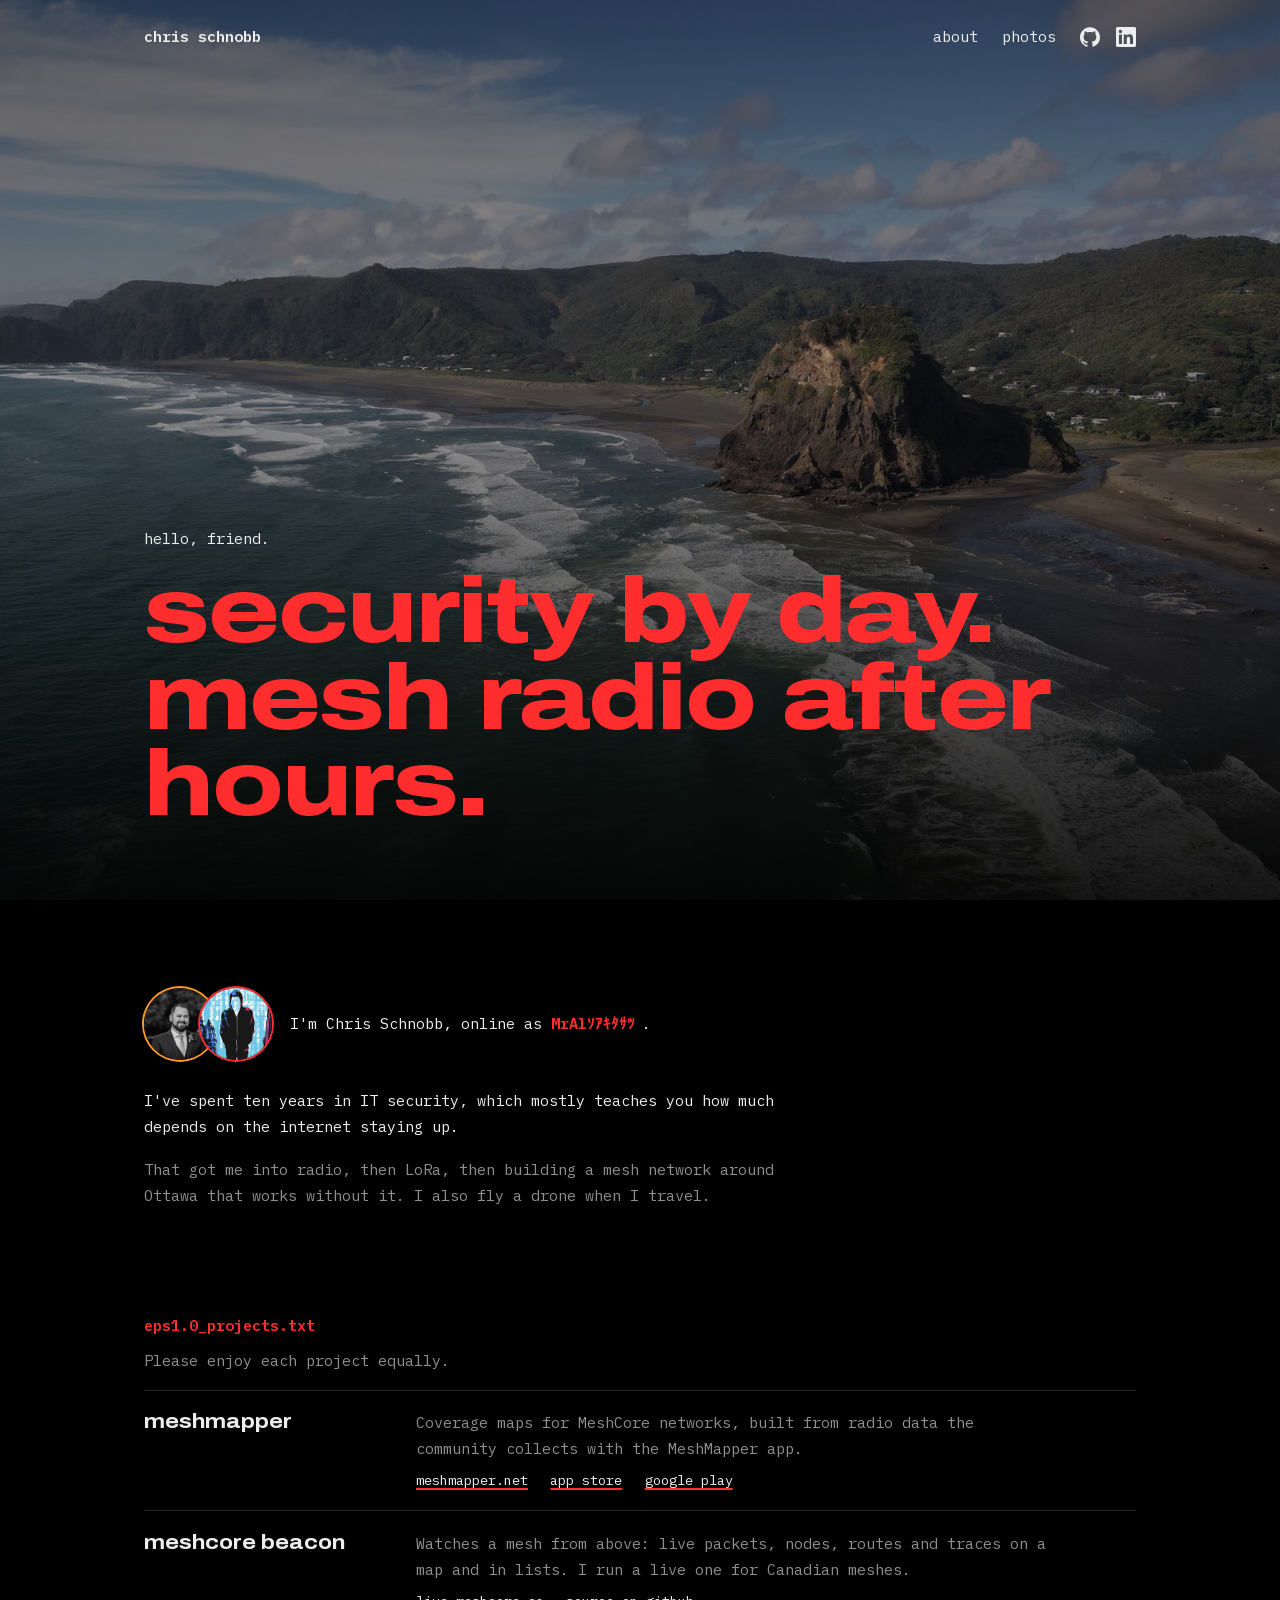
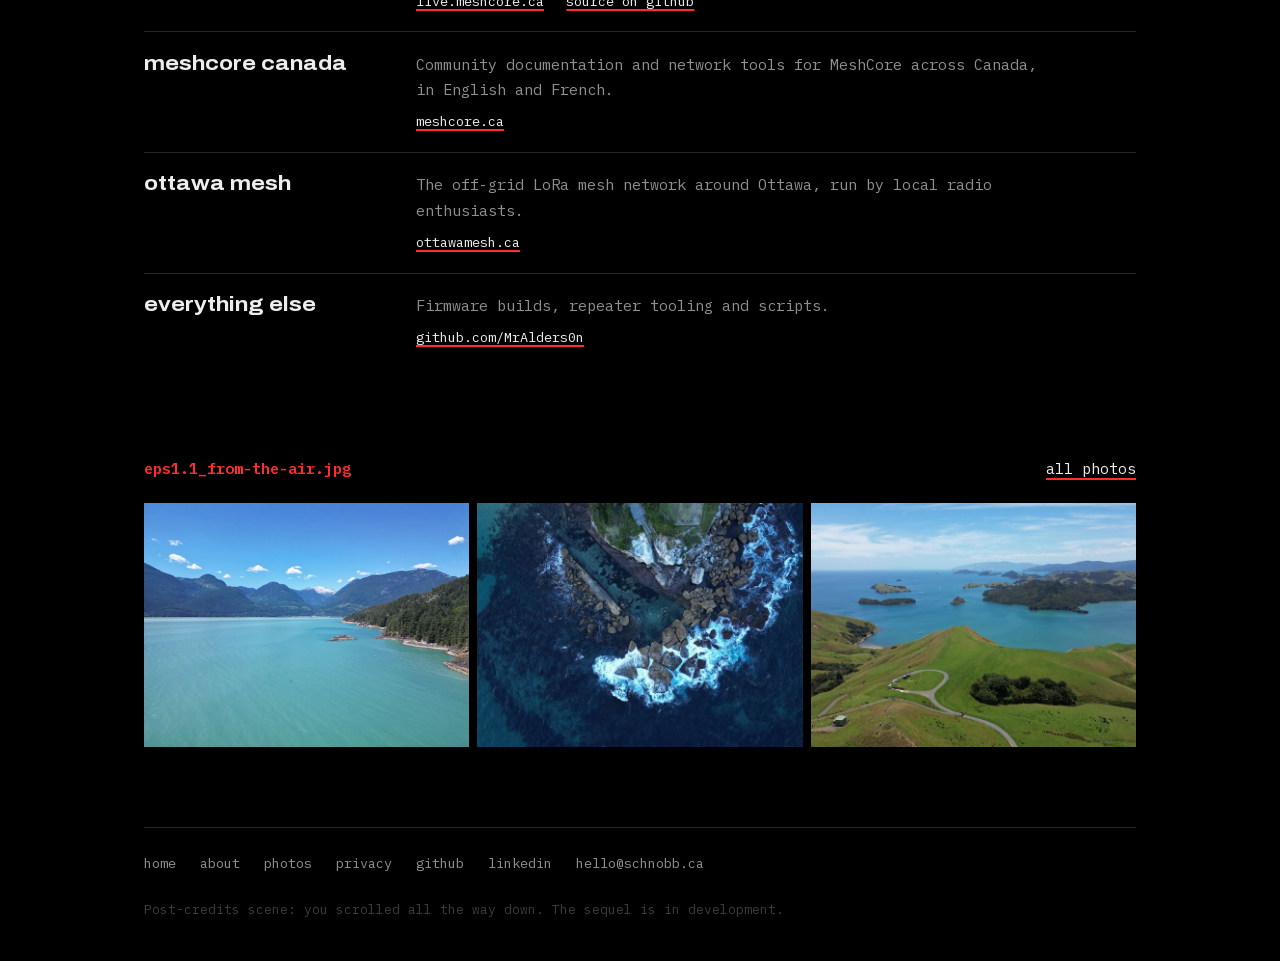
==== index.html @ bcb8bad4 "Add MeshMapper app links and Beacon live server" ====
<!doctype html>
<html lang="en">
<head>
  <meta charset="utf-8">
  <meta name="viewport" content="width=device-width, initial-scale=1">
  <meta name="theme-color" content="#000000">
  <title>Chris Schnobb</title>
  <meta name="description" content="Chris Schnobb (MrAlders0n): IT security consultant in Ottawa who builds mesh radio networks and the tools around them.">
  <link rel="canonical" href="https://schnobb.ca/">
  <link rel="preload" href="/fonts/archivo.woff2" as="font" type="font/woff2" crossorigin>
  <link rel="stylesheet" href="/style.css">
</head>
<body>
  <div class="card">
    <div class="page">
      <header>
        <a class="name" href="/">Chris Schnobb</a>
        <nav>
          <a href="/about/">About</a>
          <a href="/photos/">Photos</a>
          <a class="icon" href="https://github.com/MrAlders0n" aria-label="GitHub"><svg viewBox="0 0 24 24" width="20" height="20" aria-hidden="true"><path fill="currentColor" d="M12 .297c-6.63 0-12 5.373-12 12 0 5.303 3.438 9.8 8.205 11.385.6.113.82-.258.82-.577 0-.285-.01-1.04-.015-2.04-3.338.724-4.042-1.61-4.042-1.61C4.422 18.07 3.633 17.7 3.633 17.7c-1.087-.744.084-.729.084-.729 1.205.084 1.838 1.236 1.838 1.236 1.07 1.835 2.809 1.305 3.495.998.108-.776.417-1.305.76-1.605-2.665-.3-5.466-1.332-5.466-5.93 0-1.31.465-2.38 1.235-3.22-.135-.303-.54-1.523.105-3.176 0 0 1.005-.322 3.3 1.23.96-.267 1.98-.399 3-.405 1.02.006 2.04.138 3 .405 2.28-1.552 3.285-1.23 3.285-1.23.645 1.653.24 2.873.12 3.176.765.84 1.23 1.91 1.23 3.22 0 4.61-2.805 5.625-5.475 5.92.42.36.81 1.096.81 2.22 0 1.606-.015 2.896-.015 3.286 0 .315.21.69.825.57C20.565 22.092 24 17.592 24 12.297c0-6.627-5.373-12-12-12"/></svg></a>
          <a class="icon" href="https://www.linkedin.com/in/cschnobb" aria-label="LinkedIn"><svg viewBox="0 0 24 24" width="20" height="20" aria-hidden="true"><path fill="currentColor" d="M20.447 20.452h-3.554v-5.569c0-1.328-.027-3.037-1.852-3.037-1.853 0-2.136 1.445-2.136 2.939v5.667H9.351V9h3.414v1.561h.046c.477-.9 1.637-1.85 3.37-1.85 3.601 0 4.267 2.37 4.267 5.455v6.286zM5.337 7.433c-1.144 0-2.063-.926-2.063-2.065 0-1.138.92-2.063 2.063-2.063 1.14 0 2.064.925 2.064 2.063 0 1.139-.925 2.065-2.064 2.065zm1.782 13.019H3.555V9h3.564v11.452zM22.225 0H1.771C.792 0 0 .774 0 1.729v20.542C0 23.227.792 24 1.771 24h20.451C23.2 24 24 23.227 24 22.271V1.729C24 .774 23.2 0 22.222 0h.003z"/></svg></a>
        </nav>
      </header>
      <div class="title">
        <p class="hello">hello, friend.</p>
        <h1><span>Security by day.</span> <span>Mesh radio after hours.</span></h1>
      </div>
    </div>
  </div>

  <div class="page">
    <main>
      <section class="section about">
        <p class="who"><span class="faces"><img class="avatar" src="/chris.jpg" alt="" width="200" height="200"><img class="avatar" src="/mralders0n.jpg" alt="" width="400" height="400"></span> <span>I'm Chris Schnobb, online as <span class="handle"><span class="decode">MrAlders0n</span>.</span></span></p>
        <p>I've spent ten years in IT security, which mostly teaches you how much depends on the internet staying up.</p>
        <p>That got me into radio, then LoRa, then building a mesh network around Ottawa that works without it. I also fly a drone when I travel.</p>
      </section>

      <section class="section">
        <h2>eps1.0_projects.txt</h2>
        <p class="aside">Please enjoy each project equally.</p>
        <ul class="projects">
          <li>
            <a class="project" href="https://meshmapper.net">MeshMapper</a>
            <div>
              <p>Coverage maps for MeshCore networks, built from radio data the community collects with the MeshMapper app.</p>
              <p class="where"><a href="https://meshmapper.net">meshmapper.net</a><a href="https://apps.apple.com/us/app/meshmapper/id6758073991">app store</a><a href="https://play.google.com/store/apps/details?id=net.meshmapper.app">google play</a></p>
            </div>
          </li>
          <li>
            <a class="project" href="https://live.meshcore.ca/">MeshCore Beacon</a>
            <div>
              <p>Watches a mesh from above: live packets, nodes, routes and traces on a map and in lists. I run a live one for Canadian meshes.</p>
              <p class="where"><a href="https://live.meshcore.ca/">live.meshcore.ca</a><a href="https://github.com/MeshCore-Beacon">source on github</a></p>
            </div>
          </li>
          <li>
            <a class="project" href="https://meshcore.ca">MeshCore Canada</a>
            <div>
              <p>Community documentation and network tools for MeshCore across Canada, in English and French.</p>
              <p class="where"><a href="https://meshcore.ca">meshcore.ca</a></p>
            </div>
          </li>
          <li>
            <a class="project" href="https://ottawamesh.ca">Ottawa Mesh</a>
            <div>
              <p>The off-grid LoRa mesh network around Ottawa, run by local radio enthusiasts.</p>
              <p class="where"><a href="https://ottawamesh.ca">ottawamesh.ca</a></p>
            </div>
          </li>
          <li>
            <a class="project" href="https://github.com/MrAlders0n">Everything else</a>
            <div>
              <p>Firmware builds, repeater tooling and scripts.</p>
              <p class="where"><a href="https://github.com/MrAlders0n">github.com/MrAlders0n</a></p>
            </div>
          </li>
        </ul>
      </section>

      <section class="section">
        <div class="section-head">
          <h2>eps1.1_from-the-air.jpg</h2>
          <a href="/photos/">all photos</a>
        </div>
        <div class="strip">
          <a href="/photos/"><img src="/photos/thumb/turquoise-inlet.jpg" alt="Turquoise inlet ringed by forested mountains with one snowy peak" width="900" height="675" loading="lazy"></a>
          <a href="/photos/"><img src="/photos/thumb/rock-pool-from-above.jpg" alt="Ocean rock pool seen straight down, with surf breaking on the boulders around it" width="900" height="675" loading="lazy"></a>
          <a href="/photos/"><img src="/photos/thumb/harbour-islands.jpg" alt="Green hills dropping to a blue harbour dotted with small islands" width="900" height="675" loading="lazy"></a>
        </div>
      </section>
    </main>

    <footer>
      <a href="/">Home</a>
      <a href="/about/">About</a>
      <a href="/photos/">Photos</a>
      <a href="/privacy/">Privacy</a>
      <a href="https://github.com/MrAlders0n">GitHub</a>
      <a href="https://www.linkedin.com/in/cschnobb">LinkedIn</a>
      <a href="mailto:hello@schnobb.ca">hello@schnobb.ca</a>
    </footer>
    <p class="credits">Post-credits scene: you scrolled all the way down. The sequel is in development.</p>
  </div>
  <script src="/site.js" defer></script>
</body>
</html>
---- style.css ----
@font-face {
  font-family: "Archivo";
  src: url("/fonts/archivo.woff2") format("woff2");
  font-weight: 100 900;
  font-stretch: 62% 125%;
  font-display: swap;
}

@font-face {
  font-family: "Plex Mono";
  src: url("/fonts/ibm-plex-mono-400.woff2") format("woff2");
  font-weight: 400;
  font-display: swap;
}

@font-face {
  font-family: "Plex Mono";
  src: url("/fonts/ibm-plex-mono-600.woff2") format("woff2");
  font-weight: 600;
  font-display: swap;
}

:root {
  --black: #000;
  --red: #ff2d2d;
  --white: #ededed;
  --grey: #8f8f8f;
  --dim: #565656;
  --line: #262626;
  --ragnarok: #ff9a2e;

  --display: "Archivo", system-ui, sans-serif;
  --mono: "Plex Mono", ui-monospace, Menlo, Consolas, monospace;

  --gutter: clamp(1.25rem, 5vw, 3rem);
  color-scheme: dark;
}

* {
  box-sizing: border-box;
}

::selection {
  background: var(--red);
  color: var(--black);
}

html {
  -webkit-text-size-adjust: 100%;
  background: var(--black);
}

body {
  margin: 0;
  background: var(--black);
  color: var(--white);
  font-family: var(--mono);
  font-size: 0.95rem;
  line-height: 1.7;
}

img {
  display: block;
  max-width: 100%;
  height: auto;
}

a {
  color: var(--white);
  text-decoration-color: var(--red);
  text-decoration-thickness: 1.5px;
  text-underline-offset: 0.25em;
}

a:hover {
  color: var(--red);
}

a:focus-visible {
  outline: 2px solid var(--red);
  outline-offset: 3px;
}

p {
  margin: 0 0 1.1rem;
}

/* Frame */

.page {
  max-width: 68rem;
  margin: 0 auto;
  padding: 0 var(--gutter);
}

header {
  display: flex;
  flex-wrap: wrap;
  align-items: baseline;
  justify-content: space-between;
  gap: 0.5rem 1.5rem;
  padding: 1.5rem 0;
  text-transform: lowercase;
}

.name {
  font-weight: 600;
  text-decoration: none;
}

nav {
  display: flex;
  gap: 1.5rem;
}

nav a {
  text-decoration: none;
}

nav a[aria-current="page"] {
  color: var(--red);
}

nav {
  align-items: center;
}

nav .icon {
  display: flex;
}

nav .icon + .icon {
  margin-left: -0.5rem;
}

footer {
  display: flex;
  flex-wrap: wrap;
  gap: 0.5rem 1.5rem;
  margin-top: 5rem;
  padding: 1.5rem 0;
  border-top: 1px solid var(--line);
  font-size: 0.85rem;
  text-transform: lowercase;
}

footer a {
  color: var(--grey);
  text-decoration: none;
}

.credits {
  margin: 0;
  padding-bottom: 2.5rem;
  color: #3d3d3d;
  font-size: 0.8rem;
}

/* Type */

h1 {
  margin: 0 0 1.5rem;
  color: var(--red);
  font-family: var(--display);
  font-size: clamp(2rem, 6vw, 4rem);
  font-weight: 800;
  font-stretch: 125%;
  line-height: 0.96;
  letter-spacing: -0.02em;
  text-transform: lowercase;
}

h1 span {
  display: block;
}

h2 {
  margin: 0 0 1.5rem;
  color: var(--red);
  font-family: var(--mono);
  font-size: 0.95rem;
  font-weight: 600;
  line-height: 1.4;
}

/* Home: title card */

.card {
  position: relative;
  display: flex;
  min-height: 100svh;
  background: var(--black) url("/photos/full/black-sand-coast.jpg") center / cover;
}

.card::before {
  content: "";
  position: absolute;
  inset: 0;
  background: linear-gradient(180deg, rgba(0, 0, 0, 0.55) 0%, rgba(0, 0, 0, 0.35) 40%, rgba(0, 0, 0, 0.9) 100%);
}

.card .page {
  position: relative;
  display: flex;
  flex: 1;
  flex-direction: column;
  width: 100%;
}

.title {
  margin-top: auto;
  padding-bottom: clamp(2rem, 7vw, 4.5rem);
}

.title h1 {
  margin: 0;
  font-size: clamp(2rem, 7.2vw, 6.25rem);
  line-height: 0.94;
}

.hello {
  margin: 0 0 1rem;
}

/* Home: sections */

.section {
  padding-top: clamp(3rem, 8vw, 5.5rem);
}

.section-head {
  display: flex;
  align-items: baseline;
  justify-content: space-between;
  gap: 1rem;
}

.about {
  max-width: 40rem;
}

.who {
  display: flex;
  align-items: center;
  gap: 1.1rem;
  margin-bottom: 1.75rem;
}

.about .who ~ p + p {
  color: var(--grey);
}

.faces {
  display: flex;
  flex: none;
}

.avatar {
  width: 4.5rem;
  height: 4.5rem;
  border-radius: 50%;
  object-fit: cover;
}

.faces .avatar:first-child {
  box-shadow: 0 0 0 2px var(--ragnarok);
}

.faces .avatar + .avatar {
  margin-left: -1rem;
  box-shadow: 0 0 0 2px var(--red);
}

.handle {
  white-space: nowrap;
}

.decode {
  display: inline-block;
  overflow: hidden;
  vertical-align: bottom;
  white-space: nowrap;
  color: var(--red);
  font-weight: 600;
}

.aside {
  margin: -0.75rem 0 1rem;
  color: var(--grey);
}

.projects {
  margin: 0;
  padding: 0;
  list-style: none;
}

.projects li {
  display: grid;
  grid-template-columns: 15rem minmax(0, 1fr);
  align-items: baseline;
  gap: 0.25rem 2rem;
  padding: 1.15rem 0;
  border-top: 1px solid var(--line);
}

.projects .project {
  font-family: var(--display);
  font-size: 1.3rem;
  font-weight: 700;
  font-stretch: 112%;
  line-height: 1.2;
  text-decoration: none;
  text-transform: lowercase;
}

.projects p {
  max-width: 40rem;
  margin: 0;
  color: var(--grey);
}

.projects .where {
  display: flex;
  flex-wrap: wrap;
  gap: 0.15rem 1.4rem;
  margin-top: 0.45rem;
  font-size: 0.85rem;
}

.projects .where a {
  color: var(--white);
}

.projects .where a:hover {
  color: var(--red);
}

.strip {
  display: grid;
  grid-template-columns: repeat(3, 1fr);
  gap: 0.5rem;
}

.strip img {
  width: 100%;
  aspect-ratio: 4 / 3;
  object-fit: cover;
}

/* Inner pages */

.prose {
  max-width: 42rem;
  padding-top: clamp(1.5rem, 5vw, 3.5rem);
}

.prose h2 {
  margin: 2.75rem 0 0.6rem;
  color: var(--white);
  font-family: var(--display);
  font-size: 1.3rem;
  font-weight: 700;
  font-stretch: 112%;
  line-height: 1.2;
  text-transform: lowercase;
}

.prose .faces {
  margin-bottom: 1.75rem;
}

.prose .avatar {
  width: 6.5rem;
  height: 6.5rem;
}

.prose .faces .avatar:first-child {
  box-shadow: 0 0 0 3px var(--ragnarok);
}

.prose .faces .avatar + .avatar {
  margin-left: -1.5rem;
  box-shadow: 0 0 0 3px var(--red);
}

.meta {
  color: var(--grey);
  font-size: 0.85rem;
}

.gallery-intro {
  padding-top: clamp(1.5rem, 5vw, 3.5rem);
}

.gallery-intro p {
  max-width: 38rem;
  color: var(--grey);
}

.gallery {
  columns: 3;
  column-gap: 0.5rem;
  margin-top: 2.25rem;
}

.gallery a {
  display: block;
  margin-bottom: 0.5rem;
  break-inside: avoid;
}

.gallery img {
  width: 100%;
  background: var(--line);
}

.lost {
  max-width: 38rem;
  padding: clamp(3rem, 12vw, 8rem) 0 2rem;
}

.lost p {
  color: var(--grey);
}

@media (max-width: 60rem) {
  .gallery {
    columns: 2;
  }
}

@media (max-width: 48rem) {
  .projects li {
    grid-template-columns: 1fr;
  }

  .strip {
    grid-template-columns: 1fr 1fr;
  }

  .strip a:first-child {
    grid-column: span 2;
  }
}

@media (max-width: 34rem) {
  .gallery {
    columns: 1;
  }
}
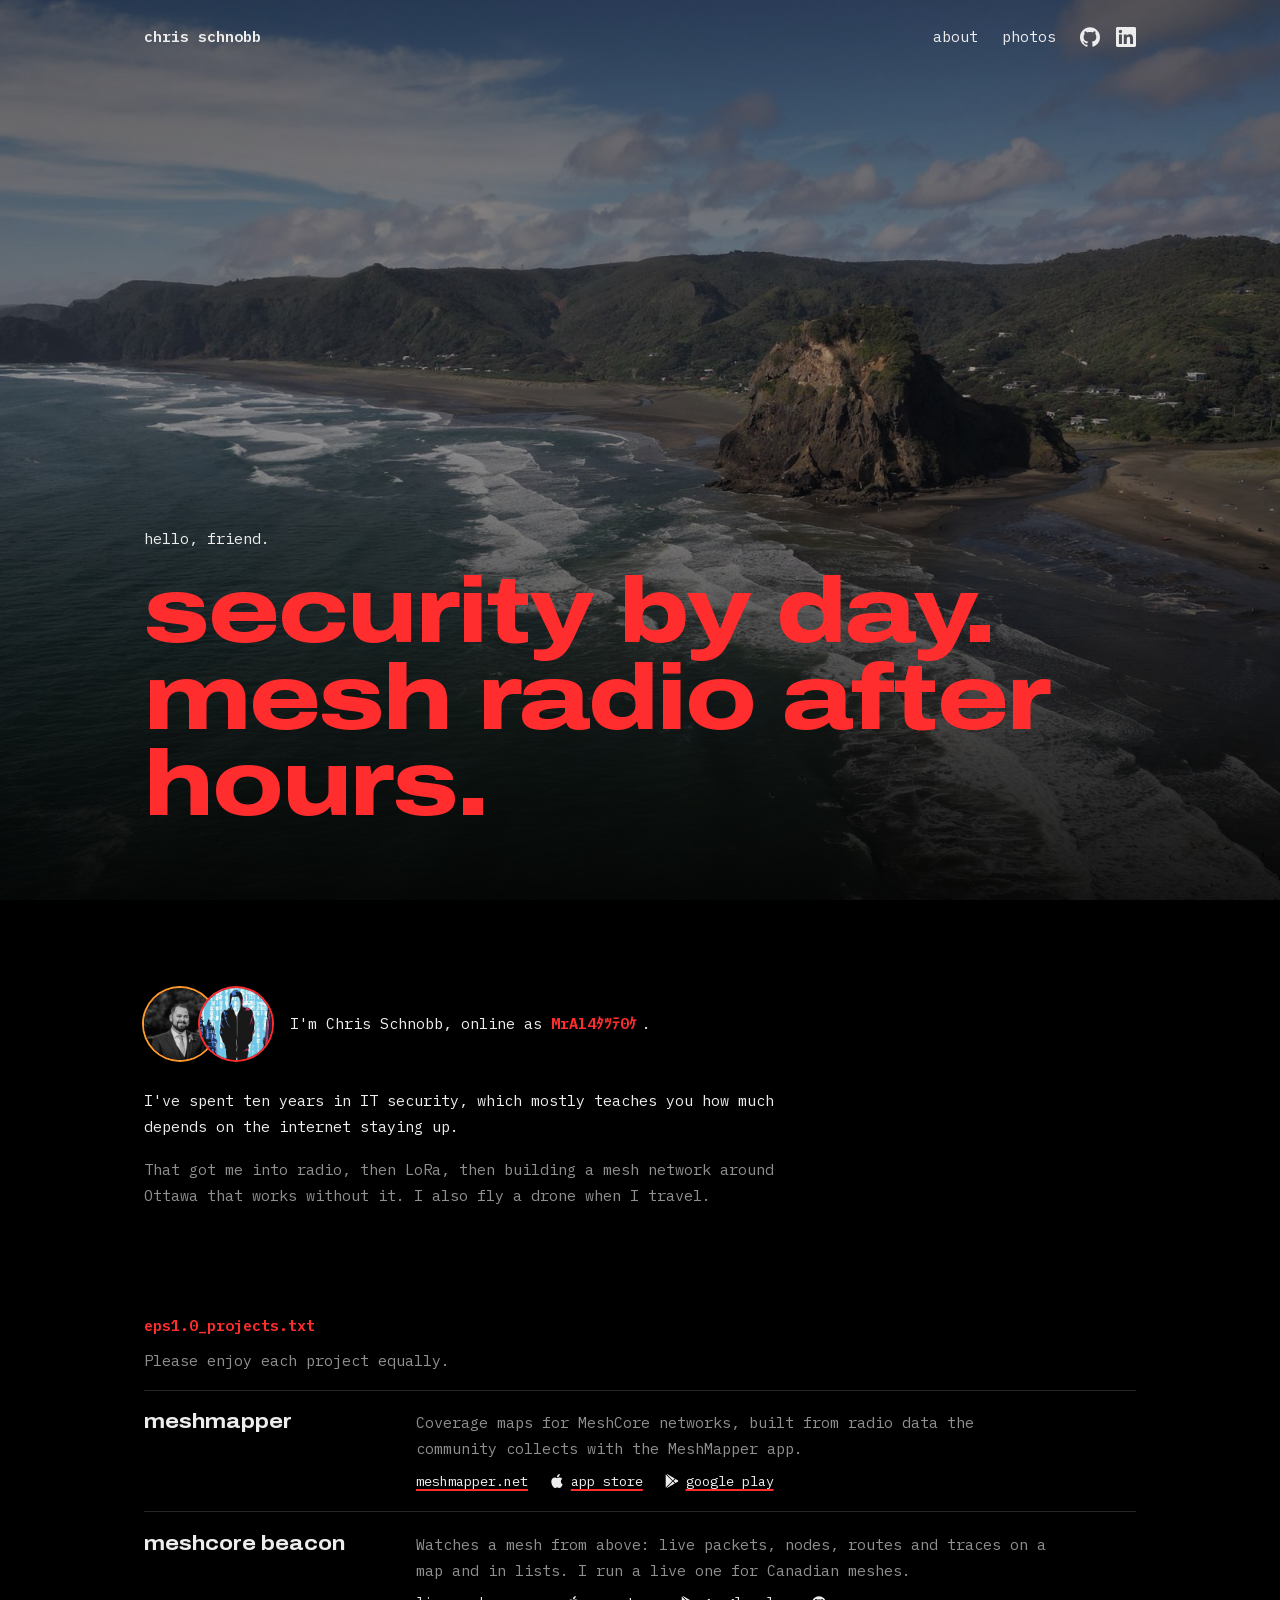
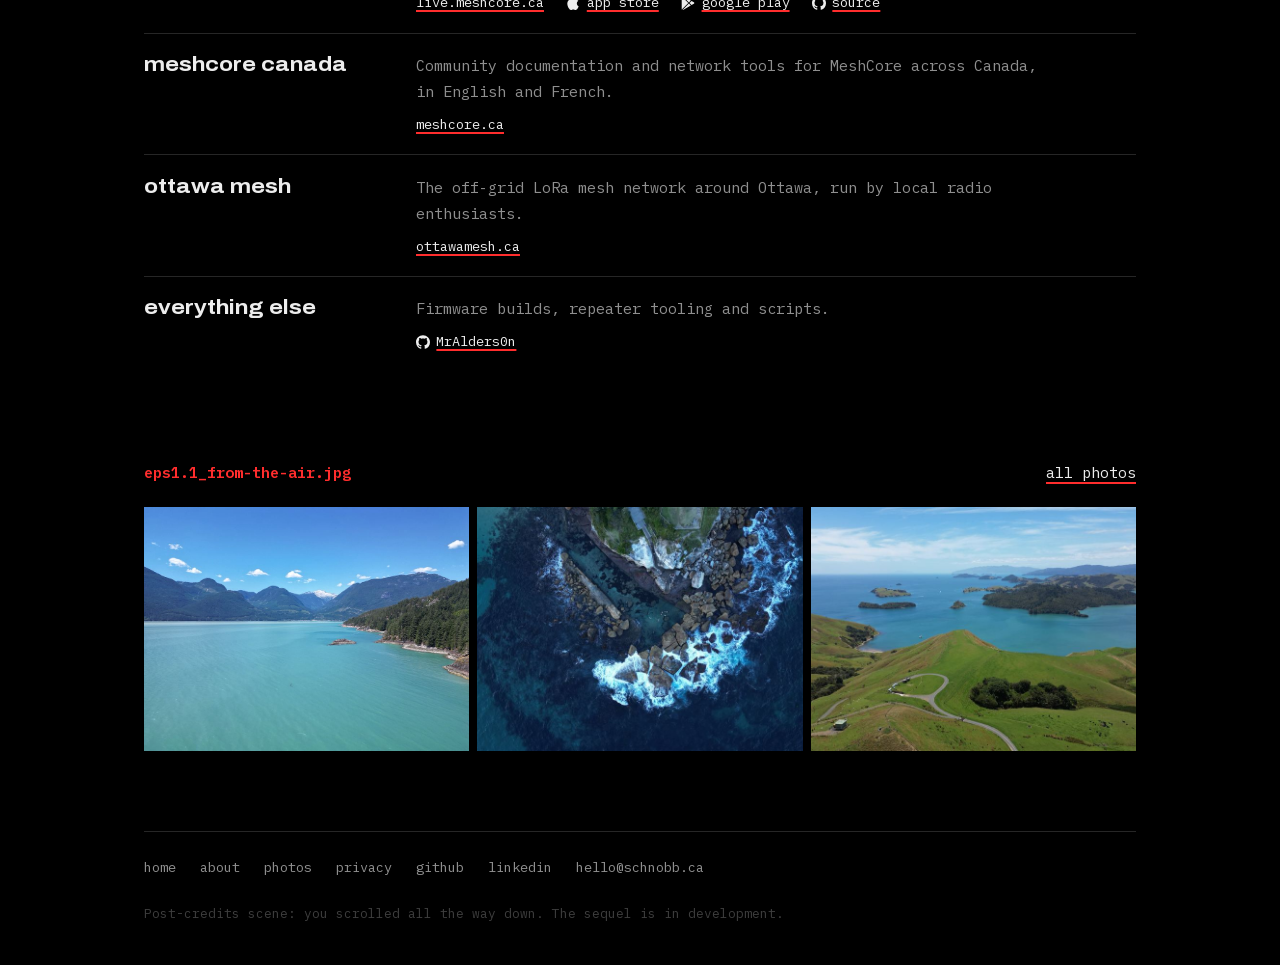
==== commit 05092671: "Add Beacon app links and icons on app and source links" ====
--- a/index.html
+++ b/index.html
@@ -45,14 +45,14 @@
             <a class="project" href="https://meshmapper.net">MeshMapper</a>
             <div>
               <p>Coverage maps for MeshCore networks, built from radio data the community collects with the MeshMapper app.</p>
-              <p class="where"><a href="https://meshmapper.net">meshmapper.net</a><a href="https://apps.apple.com/us/app/meshmapper/id6758073991">app store</a><a href="https://play.google.com/store/apps/details?id=net.meshmapper.app">google play</a></p>
+              <p class="where"><a href="https://meshmapper.net">meshmapper.net</a><a href="https://apps.apple.com/app/meshmapper/id6758073991"><svg viewBox="0 0 24 24" width="14" height="14" aria-hidden="true"><path fill="currentColor" d="M12.152 6.896c-.948 0-2.415-1.078-3.96-1.04-2.04.027-3.91 1.183-4.961 3.014-2.117 3.675-.546 9.103 1.519 12.09 1.013 1.454 2.208 3.09 3.792 3.039 1.52-.065 2.09-.987 3.935-.987 1.831 0 2.35.987 3.96.948 1.637-.026 2.676-1.48 3.676-2.948 1.156-1.688 1.636-3.325 1.662-3.415-.039-.013-3.182-1.221-3.22-4.857-.026-3.04 2.48-4.494 2.597-4.559-1.429-2.09-3.623-2.324-4.39-2.376-2-.156-3.675 1.09-4.61 1.09zM15.53 3.83c.843-1.012 1.4-2.427 1.245-3.83-1.207.052-2.662.805-3.532 1.818-.78.896-1.454 2.338-1.273 3.714 1.338.104 2.715-.688 3.559-1.701"/></svg>app store</a><a href="https://play.google.com/store/apps/details?id=net.meshmapper.app"><svg viewBox="0 0 24 24" width="14" height="14" aria-hidden="true"><path fill="currentColor" d="M22.018 13.298l-3.919 2.218-3.515-3.493 3.543-3.521 3.891 2.202a1.49 1.49 0 0 1 0 2.594zM1.337.924a1.486 1.486 0 0 0-.112.568v21.017c0 .217.045.419.124.6l11.155-11.087L1.337.924zm12.207 10.065l3.258-3.238L3.45.195a1.466 1.466 0 0 0-.946-.179l11.04 10.973zm0 2.067l-11 10.933c.298.036.612-.016.906-.183l13.324-7.54-3.23-3.21z"/></svg>google play</a></p>
             </div>
           </li>
           <li>
             <a class="project" href="https://live.meshcore.ca/">MeshCore Beacon</a>
             <div>
               <p>Watches a mesh from above: live packets, nodes, routes and traces on a map and in lists. I run a live one for Canadian meshes.</p>
-              <p class="where"><a href="https://live.meshcore.ca/">live.meshcore.ca</a><a href="https://github.com/MeshCore-Beacon">source on github</a></p>
+              <p class="where"><a href="https://live.meshcore.ca/">live.meshcore.ca</a><a href="https://apps.apple.com/app/beacon-mobile/id6818921013"><svg viewBox="0 0 24 24" width="14" height="14" aria-hidden="true"><path fill="currentColor" d="M12.152 6.896c-.948 0-2.415-1.078-3.96-1.04-2.04.027-3.91 1.183-4.961 3.014-2.117 3.675-.546 9.103 1.519 12.09 1.013 1.454 2.208 3.09 3.792 3.039 1.52-.065 2.09-.987 3.935-.987 1.831 0 2.35.987 3.96.948 1.637-.026 2.676-1.48 3.676-2.948 1.156-1.688 1.636-3.325 1.662-3.415-.039-.013-3.182-1.221-3.22-4.857-.026-3.04 2.48-4.494 2.597-4.559-1.429-2.09-3.623-2.324-4.39-2.376-2-.156-3.675 1.09-4.61 1.09zM15.53 3.83c.843-1.012 1.4-2.427 1.245-3.83-1.207.052-2.662.805-3.532 1.818-.78.896-1.454 2.338-1.273 3.714 1.338.104 2.715-.688 3.559-1.701"/></svg>app store</a><a href="https://play.google.com/store/apps/details?id=meshcorebeacon.app"><svg viewBox="0 0 24 24" width="14" height="14" aria-hidden="true"><path fill="currentColor" d="M22.018 13.298l-3.919 2.218-3.515-3.493 3.543-3.521 3.891 2.202a1.49 1.49 0 0 1 0 2.594zM1.337.924a1.486 1.486 0 0 0-.112.568v21.017c0 .217.045.419.124.6l11.155-11.087L1.337.924zm12.207 10.065l3.258-3.238L3.45.195a1.466 1.466 0 0 0-.946-.179l11.04 10.973zm0 2.067l-11 10.933c.298.036.612-.016.906-.183l13.324-7.54-3.23-3.21z"/></svg>google play</a><a href="https://github.com/MeshCore-Beacon"><svg viewBox="0 0 24 24" width="14" height="14" aria-hidden="true"><path fill="currentColor" d="M12 .297c-6.63 0-12 5.373-12 12 0 5.303 3.438 9.8 8.205 11.385.6.113.82-.258.82-.577 0-.285-.01-1.04-.015-2.04-3.338.724-4.042-1.61-4.042-1.61C4.422 18.07 3.633 17.7 3.633 17.7c-1.087-.744.084-.729.084-.729 1.205.084 1.838 1.236 1.838 1.236 1.07 1.835 2.809 1.305 3.495.998.108-.776.417-1.305.76-1.605-2.665-.3-5.466-1.332-5.466-5.93 0-1.31.465-2.38 1.235-3.22-.135-.303-.54-1.523.105-3.176 0 0 1.005-.322 3.3 1.23.96-.267 1.98-.399 3-.405 1.02.006 2.04.138 3 .405 2.28-1.552 3.285-1.23 3.285-1.23.645 1.653.24 2.873.12 3.176.765.84 1.23 1.91 1.23 3.22 0 4.61-2.805 5.625-5.475 5.92.42.36.81 1.096.81 2.22 0 1.606-.015 2.896-.015 3.286 0 .315.21.69.825.57C20.565 22.092 24 17.592 24 12.297c0-6.627-5.373-12-12-12"/></svg>source</a></p>
             </div>
           </li>
           <li>
@@ -73,7 +73,7 @@
             <a class="project" href="https://github.com/MrAlders0n">Everything else</a>
             <div>
               <p>Firmware builds, repeater tooling and scripts.</p>
-              <p class="where"><a href="https://github.com/MrAlders0n">github.com/MrAlders0n</a></p>
+              <p class="where"><a href="https://github.com/MrAlders0n"><svg viewBox="0 0 24 24" width="14" height="14" aria-hidden="true"><path fill="currentColor" d="M12 .297c-6.63 0-12 5.373-12 12 0 5.303 3.438 9.8 8.205 11.385.6.113.82-.258.82-.577 0-.285-.01-1.04-.015-2.04-3.338.724-4.042-1.61-4.042-1.61C4.422 18.07 3.633 17.7 3.633 17.7c-1.087-.744.084-.729.084-.729 1.205.084 1.838 1.236 1.838 1.236 1.07 1.835 2.809 1.305 3.495.998.108-.776.417-1.305.76-1.605-2.665-.3-5.466-1.332-5.466-5.93 0-1.31.465-2.38 1.235-3.22-.135-.303-.54-1.523.105-3.176 0 0 1.005-.322 3.3 1.23.96-.267 1.98-.399 3-.405 1.02.006 2.04.138 3 .405 2.28-1.552 3.285-1.23 3.285-1.23.645 1.653.24 2.873.12 3.176.765.84 1.23 1.91 1.23 3.22 0 4.61-2.805 5.625-5.475 5.92.42.36.81 1.096.81 2.22 0 1.606-.015 2.896-.015 3.286 0 .315.21.69.825.57C20.565 22.092 24 17.592 24 12.297c0-6.627-5.373-12-12-12"/></svg>MrAlders0n</a></p>
             </div>
           </li>
         </ul>
--- a/style.css
+++ b/style.css
@@ -323,12 +323,15 @@
 .projects .where {
   display: flex;
   flex-wrap: wrap;
-  gap: 0.15rem 1.4rem;
-  margin-top: 0.45rem;
+  gap: 0.35rem 1.4rem;
+  margin-top: 0.5rem;
   font-size: 0.85rem;
 }
 
 .projects .where a {
+  display: inline-flex;
+  align-items: center;
+  gap: 0.4rem;
   color: var(--white);
 }
 
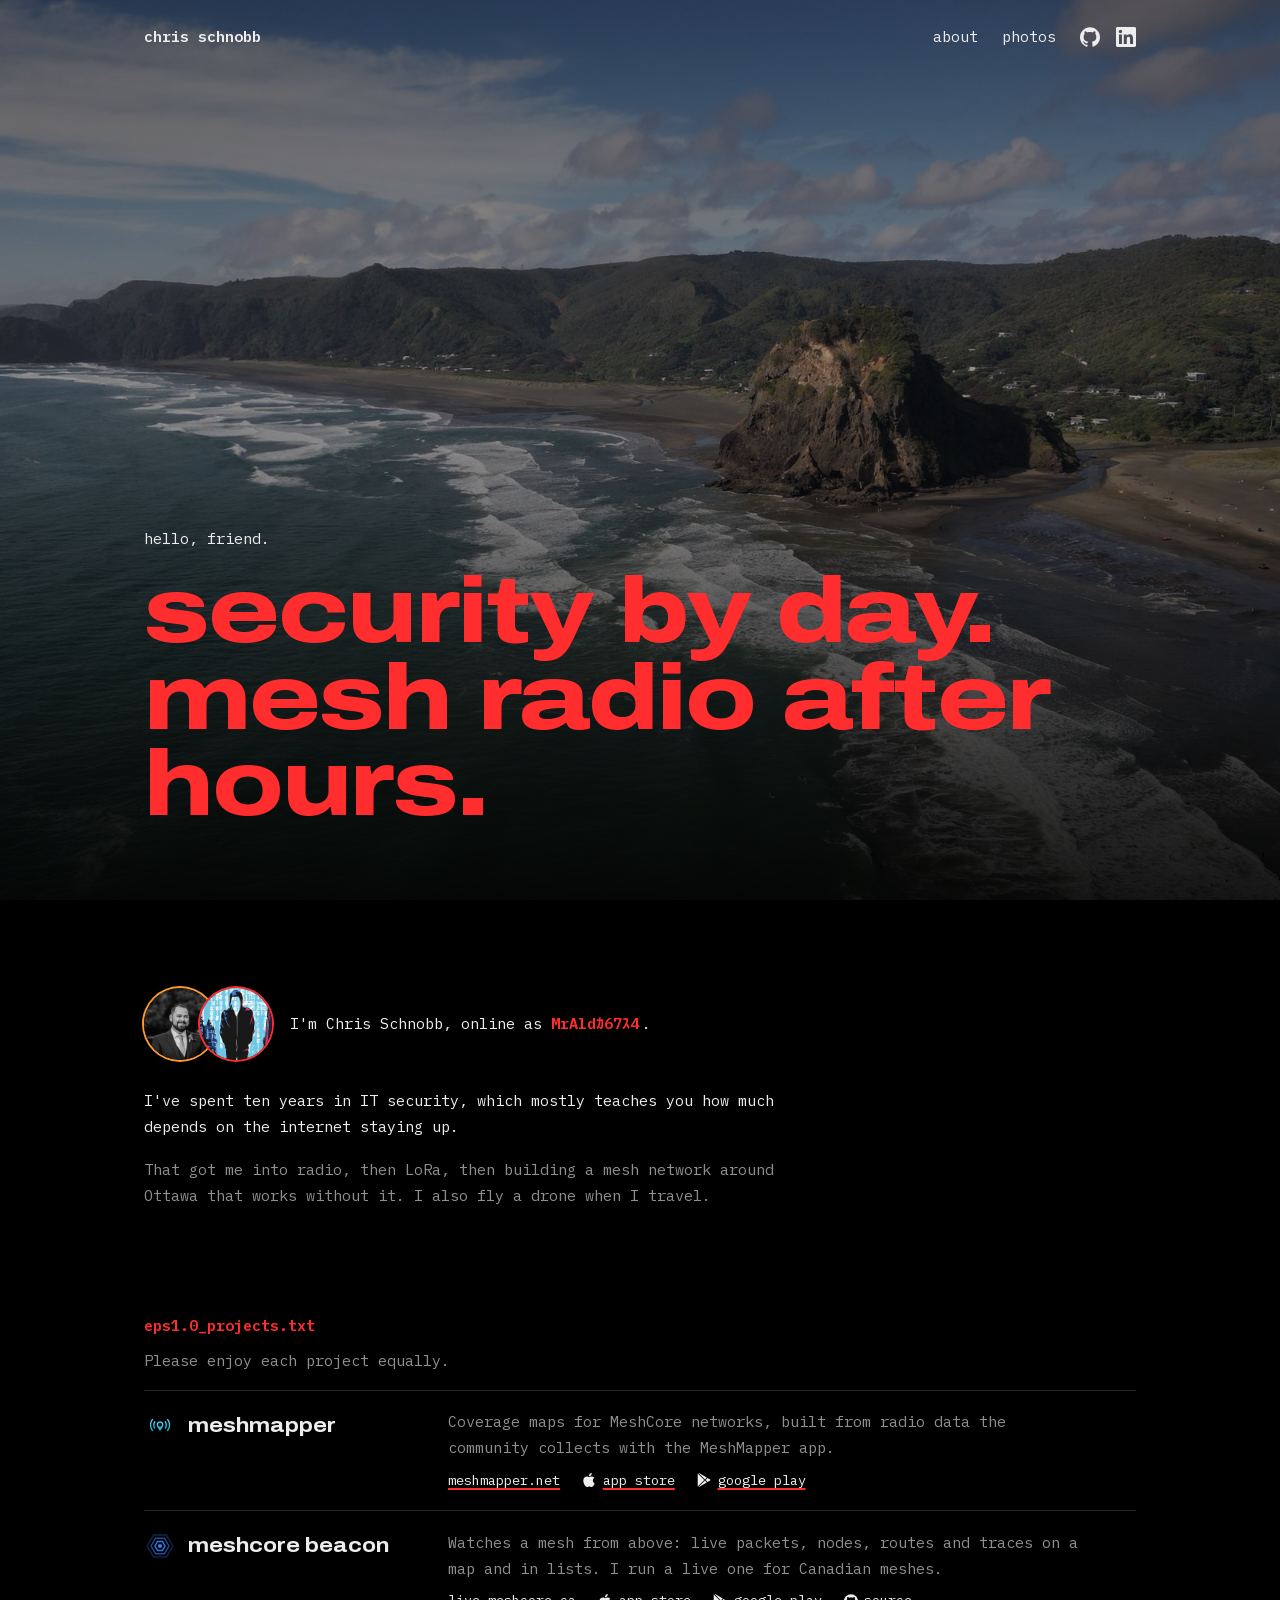
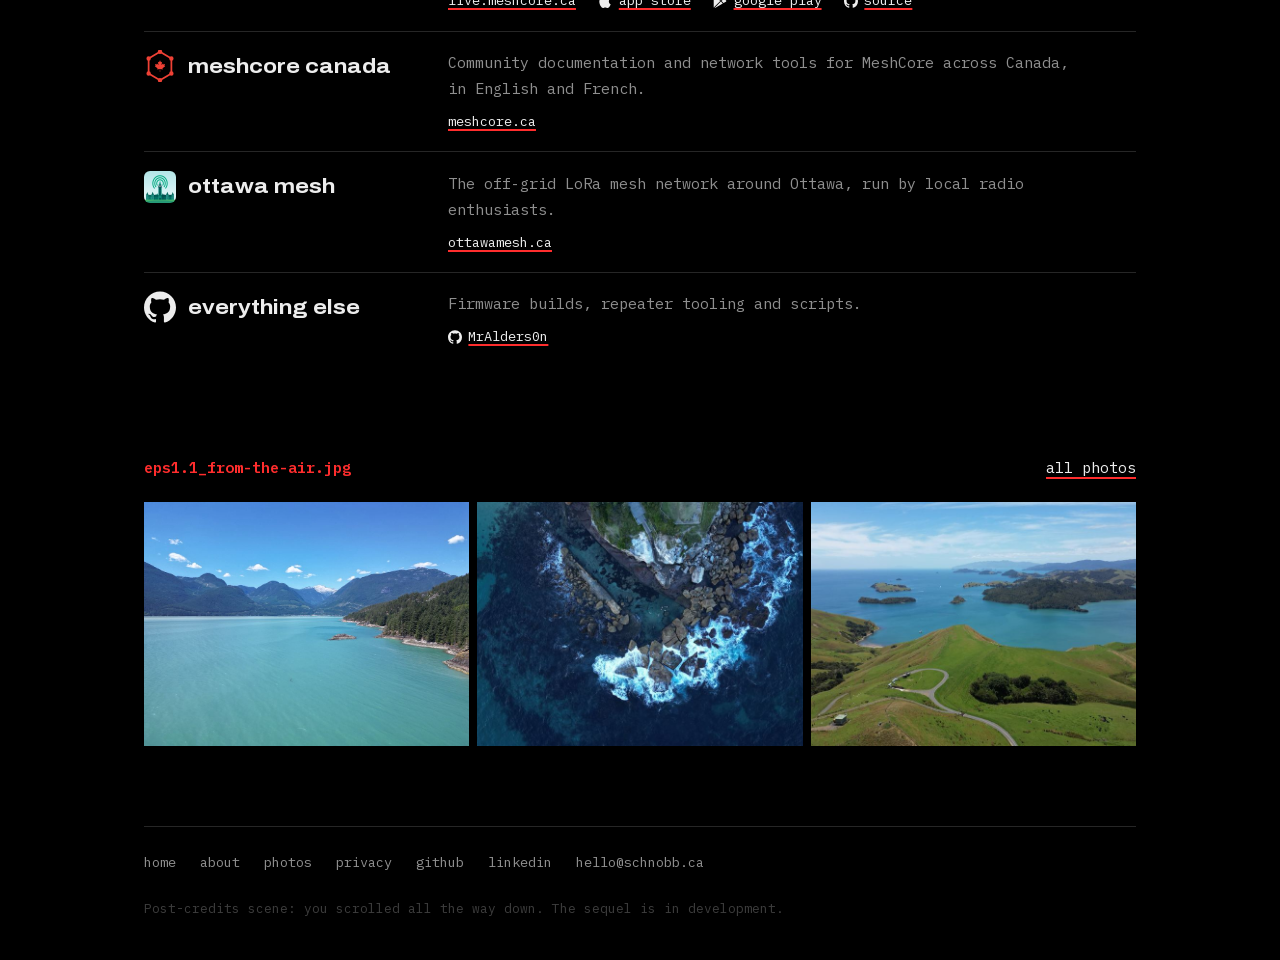
==== commit 1dee9d45: "Add project logos to the projects list" ====
--- a/index.html
+++ b/index.html
@@ -42,35 +42,35 @@
         <p class="aside">Please enjoy each project equally.</p>
         <ul class="projects">
           <li>
-            <a class="project" href="https://meshmapper.net">MeshMapper</a>
+            <a class="project" href="https://meshmapper.net"><img class="logo" src="/logos/meshmapper.png" alt="" width="128" height="128"><span>MeshMapper</span></a>
             <div>
               <p>Coverage maps for MeshCore networks, built from radio data the community collects with the MeshMapper app.</p>
               <p class="where"><a href="https://meshmapper.net">meshmapper.net</a><a href="https://apps.apple.com/app/meshmapper/id6758073991"><svg viewBox="0 0 24 24" width="14" height="14" aria-hidden="true"><path fill="currentColor" d="M12.152 6.896c-.948 0-2.415-1.078-3.96-1.04-2.04.027-3.91 1.183-4.961 3.014-2.117 3.675-.546 9.103 1.519 12.09 1.013 1.454 2.208 3.09 3.792 3.039 1.52-.065 2.09-.987 3.935-.987 1.831 0 2.35.987 3.96.948 1.637-.026 2.676-1.48 3.676-2.948 1.156-1.688 1.636-3.325 1.662-3.415-.039-.013-3.182-1.221-3.22-4.857-.026-3.04 2.48-4.494 2.597-4.559-1.429-2.09-3.623-2.324-4.39-2.376-2-.156-3.675 1.09-4.61 1.09zM15.53 3.83c.843-1.012 1.4-2.427 1.245-3.83-1.207.052-2.662.805-3.532 1.818-.78.896-1.454 2.338-1.273 3.714 1.338.104 2.715-.688 3.559-1.701"/></svg>app store</a><a href="https://play.google.com/store/apps/details?id=net.meshmapper.app"><svg viewBox="0 0 24 24" width="14" height="14" aria-hidden="true"><path fill="currentColor" d="M22.018 13.298l-3.919 2.218-3.515-3.493 3.543-3.521 3.891 2.202a1.49 1.49 0 0 1 0 2.594zM1.337.924a1.486 1.486 0 0 0-.112.568v21.017c0 .217.045.419.124.6l11.155-11.087L1.337.924zm12.207 10.065l3.258-3.238L3.45.195a1.466 1.466 0 0 0-.946-.179l11.04 10.973zm0 2.067l-11 10.933c.298.036.612-.016.906-.183l13.324-7.54-3.23-3.21z"/></svg>google play</a></p>
             </div>
           </li>
           <li>
-            <a class="project" href="https://live.meshcore.ca/">MeshCore Beacon</a>
+            <a class="project" href="https://live.meshcore.ca/"><img class="logo" src="/logos/beacon.svg" alt="" width="100" height="100"><span>MeshCore Beacon</span></a>
             <div>
               <p>Watches a mesh from above: live packets, nodes, routes and traces on a map and in lists. I run a live one for Canadian meshes.</p>
               <p class="where"><a href="https://live.meshcore.ca/">live.meshcore.ca</a><a href="https://apps.apple.com/app/beacon-mobile/id6818921013"><svg viewBox="0 0 24 24" width="14" height="14" aria-hidden="true"><path fill="currentColor" d="M12.152 6.896c-.948 0-2.415-1.078-3.96-1.04-2.04.027-3.91 1.183-4.961 3.014-2.117 3.675-.546 9.103 1.519 12.09 1.013 1.454 2.208 3.09 3.792 3.039 1.52-.065 2.09-.987 3.935-.987 1.831 0 2.35.987 3.96.948 1.637-.026 2.676-1.48 3.676-2.948 1.156-1.688 1.636-3.325 1.662-3.415-.039-.013-3.182-1.221-3.22-4.857-.026-3.04 2.48-4.494 2.597-4.559-1.429-2.09-3.623-2.324-4.39-2.376-2-.156-3.675 1.09-4.61 1.09zM15.53 3.83c.843-1.012 1.4-2.427 1.245-3.83-1.207.052-2.662.805-3.532 1.818-.78.896-1.454 2.338-1.273 3.714 1.338.104 2.715-.688 3.559-1.701"/></svg>app store</a><a href="https://play.google.com/store/apps/details?id=meshcorebeacon.app"><svg viewBox="0 0 24 24" width="14" height="14" aria-hidden="true"><path fill="currentColor" d="M22.018 13.298l-3.919 2.218-3.515-3.493 3.543-3.521 3.891 2.202a1.49 1.49 0 0 1 0 2.594zM1.337.924a1.486 1.486 0 0 0-.112.568v21.017c0 .217.045.419.124.6l11.155-11.087L1.337.924zm12.207 10.065l3.258-3.238L3.45.195a1.466 1.466 0 0 0-.946-.179l11.04 10.973zm0 2.067l-11 10.933c.298.036.612-.016.906-.183l13.324-7.54-3.23-3.21z"/></svg>google play</a><a href="https://github.com/MeshCore-Beacon"><svg viewBox="0 0 24 24" width="14" height="14" aria-hidden="true"><path fill="currentColor" d="M12 .297c-6.63 0-12 5.373-12 12 0 5.303 3.438 9.8 8.205 11.385.6.113.82-.258.82-.577 0-.285-.01-1.04-.015-2.04-3.338.724-4.042-1.61-4.042-1.61C4.422 18.07 3.633 17.7 3.633 17.7c-1.087-.744.084-.729.084-.729 1.205.084 1.838 1.236 1.838 1.236 1.07 1.835 2.809 1.305 3.495.998.108-.776.417-1.305.76-1.605-2.665-.3-5.466-1.332-5.466-5.93 0-1.31.465-2.38 1.235-3.22-.135-.303-.54-1.523.105-3.176 0 0 1.005-.322 3.3 1.23.96-.267 1.98-.399 3-.405 1.02.006 2.04.138 3 .405 2.28-1.552 3.285-1.23 3.285-1.23.645 1.653.24 2.873.12 3.176.765.84 1.23 1.91 1.23 3.22 0 4.61-2.805 5.625-5.475 5.92.42.36.81 1.096.81 2.22 0 1.606-.015 2.896-.015 3.286 0 .315.21.69.825.57C20.565 22.092 24 17.592 24 12.297c0-6.627-5.373-12-12-12"/></svg>source</a></p>
             </div>
           </li>
           <li>
-            <a class="project" href="https://meshcore.ca">MeshCore Canada</a>
+            <a class="project" href="https://meshcore.ca"><img class="logo" src="/logos/meshcore-canada.svg" alt="" width="64" height="72"><span>MeshCore Canada</span></a>
             <div>
               <p>Community documentation and network tools for MeshCore across Canada, in English and French.</p>
               <p class="where"><a href="https://meshcore.ca">meshcore.ca</a></p>
             </div>
           </li>
           <li>
-            <a class="project" href="https://ottawamesh.ca">Ottawa Mesh</a>
+            <a class="project" href="https://ottawamesh.ca"><img class="logo tile" src="/logos/ottawa-mesh.png" alt="" width="128" height="128"><span>Ottawa Mesh</span></a>
             <div>
               <p>The off-grid LoRa mesh network around Ottawa, run by local radio enthusiasts.</p>
               <p class="where"><a href="https://ottawamesh.ca">ottawamesh.ca</a></p>
             </div>
           </li>
           <li>
-            <a class="project" href="https://github.com/MrAlders0n">Everything else</a>
+            <a class="project" href="https://github.com/MrAlders0n"><svg class="logo" viewBox="0 0 24 24" aria-hidden="true"><path fill="currentColor" d="M12 .297c-6.63 0-12 5.373-12 12 0 5.303 3.438 9.8 8.205 11.385.6.113.82-.258.82-.577 0-.285-.01-1.04-.015-2.04-3.338.724-4.042-1.61-4.042-1.61C4.422 18.07 3.633 17.7 3.633 17.7c-1.087-.744.084-.729.084-.729 1.205.084 1.838 1.236 1.838 1.236 1.07 1.835 2.809 1.305 3.495.998.108-.776.417-1.305.76-1.605-2.665-.3-5.466-1.332-5.466-5.93 0-1.31.465-2.38 1.235-3.22-.135-.303-.54-1.523.105-3.176 0 0 1.005-.322 3.3 1.23.96-.267 1.98-.399 3-.405 1.02.006 2.04.138 3 .405 2.28-1.552 3.285-1.23 3.285-1.23.645 1.653.24 2.873.12 3.176.765.84 1.23 1.91 1.23 3.22 0 4.61-2.805 5.625-5.475 5.92.42.36.81 1.096.81 2.22 0 1.606-.015 2.896-.015 3.286 0 .315.21.69.825.57C20.565 22.092 24 17.592 24 12.297c0-6.627-5.373-12-12-12"/></svg><span>Everything else</span></a>
             <div>
               <p>Firmware builds, repeater tooling and scripts.</p>
               <p class="where"><a href="https://github.com/MrAlders0n"><svg viewBox="0 0 24 24" width="14" height="14" aria-hidden="true"><path fill="currentColor" d="M12 .297c-6.63 0-12 5.373-12 12 0 5.303 3.438 9.8 8.205 11.385.6.113.82-.258.82-.577 0-.285-.01-1.04-.015-2.04-3.338.724-4.042-1.61-4.042-1.61C4.422 18.07 3.633 17.7 3.633 17.7c-1.087-.744.084-.729.084-.729 1.205.084 1.838 1.236 1.838 1.236 1.07 1.835 2.809 1.305 3.495.998.108-.776.417-1.305.76-1.605-2.665-.3-5.466-1.332-5.466-5.93 0-1.31.465-2.38 1.235-3.22-.135-.303-.54-1.523.105-3.176 0 0 1.005-.322 3.3 1.23.96-.267 1.98-.399 3-.405 1.02.006 2.04.138 3 .405 2.28-1.552 3.285-1.23 3.285-1.23.645 1.653.24 2.873.12 3.176.765.84 1.23 1.91 1.23 3.22 0 4.61-2.805 5.625-5.475 5.92.42.36.81 1.096.81 2.22 0 1.606-.015 2.896-.015 3.286 0 .315.21.69.825.57C20.565 22.092 24 17.592 24 12.297c0-6.627-5.373-12-12-12"/></svg>MrAlders0n</a></p>
--- a/style.css
+++ b/style.css
@@ -297,14 +297,17 @@
 
 .projects li {
   display: grid;
-  grid-template-columns: 15rem minmax(0, 1fr);
-  align-items: baseline;
+  grid-template-columns: 17rem minmax(0, 1fr);
+  align-items: start;
   gap: 0.25rem 2rem;
   padding: 1.15rem 0;
   border-top: 1px solid var(--line);
 }
 
 .projects .project {
+  display: flex;
+  align-items: center;
+  gap: 0.75rem;
   font-family: var(--display);
   font-size: 1.3rem;
   font-weight: 700;
@@ -312,6 +315,17 @@
   line-height: 1.2;
   text-decoration: none;
   text-transform: lowercase;
+}
+
+.projects .logo {
+  flex: none;
+  width: 2rem;
+  height: 2rem;
+  object-fit: contain;
+}
+
+.projects .logo.tile {
+  border-radius: 6px;
 }
 
 .projects p {
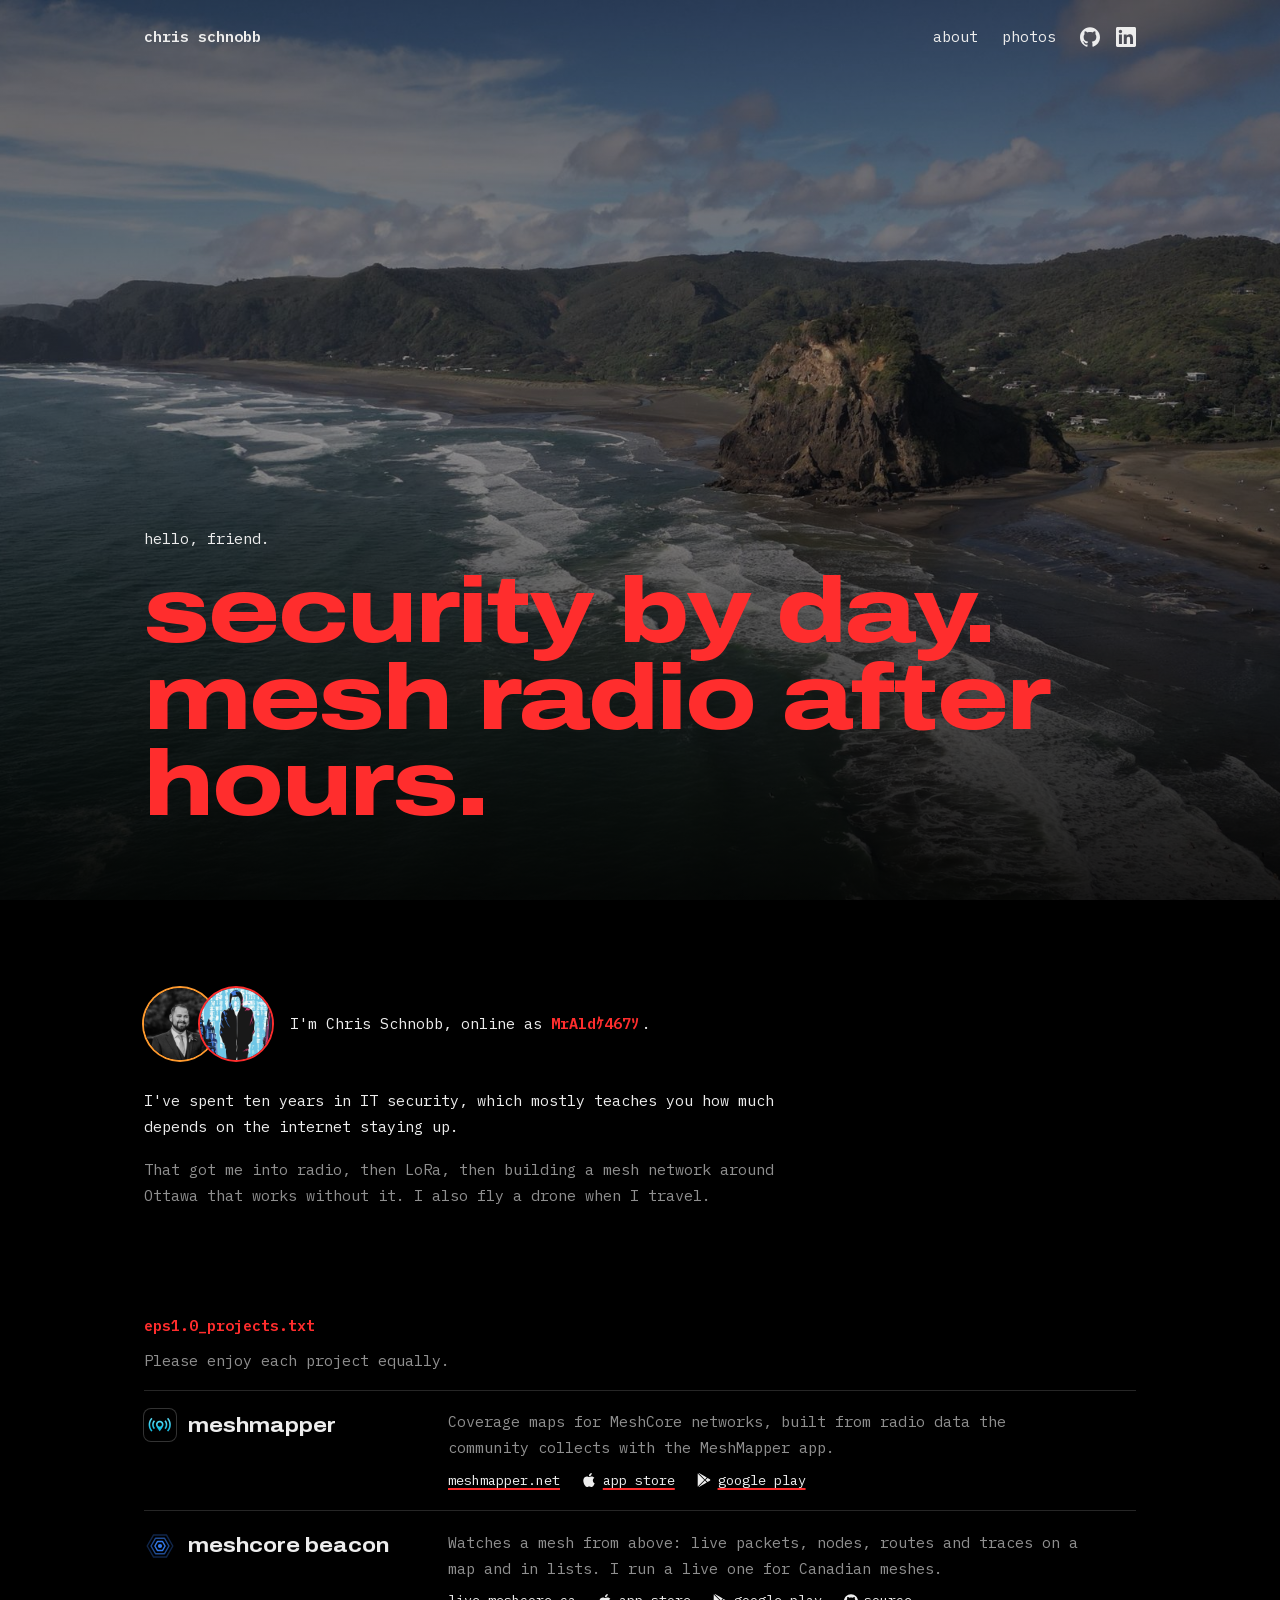
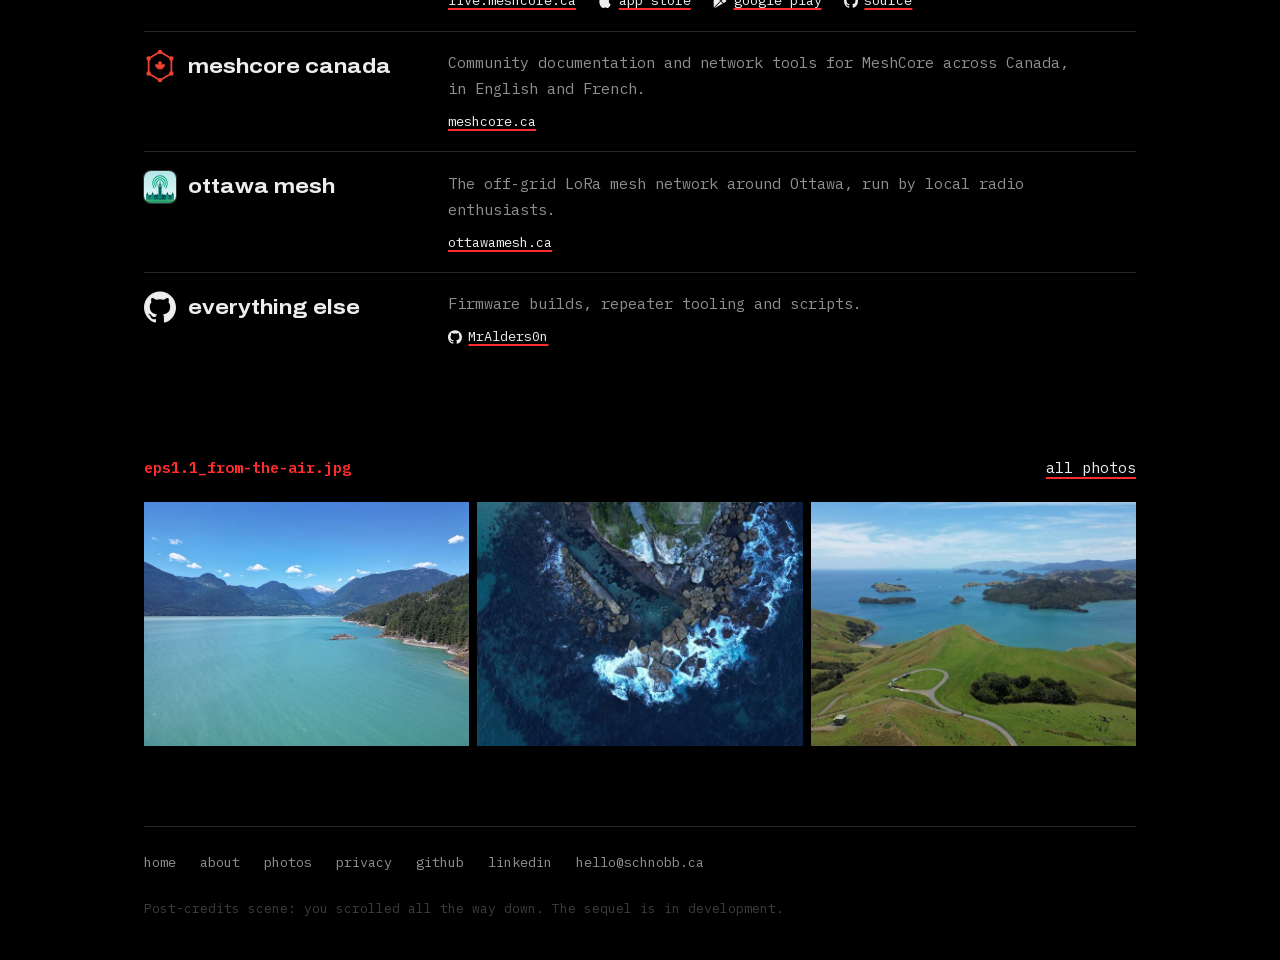
==== commit c1c94b94: "Frame app-icon logos so dark tiles show on black" ====
--- a/index.html
+++ b/index.html
@@ -42,7 +42,7 @@
         <p class="aside">Please enjoy each project equally.</p>
         <ul class="projects">
           <li>
-            <a class="project" href="https://meshmapper.net"><img class="logo" src="/logos/meshmapper.png" alt="" width="128" height="128"><span>MeshMapper</span></a>
+            <a class="project" href="https://meshmapper.net"><img class="logo tile" src="/logos/meshmapper.png" alt="" width="128" height="128"><span>MeshMapper</span></a>
             <div>
               <p>Coverage maps for MeshCore networks, built from radio data the community collects with the MeshMapper app.</p>
               <p class="where"><a href="https://meshmapper.net">meshmapper.net</a><a href="https://apps.apple.com/app/meshmapper/id6758073991"><svg viewBox="0 0 24 24" width="14" height="14" aria-hidden="true"><path fill="currentColor" d="M12.152 6.896c-.948 0-2.415-1.078-3.96-1.04-2.04.027-3.91 1.183-4.961 3.014-2.117 3.675-.546 9.103 1.519 12.09 1.013 1.454 2.208 3.09 3.792 3.039 1.52-.065 2.09-.987 3.935-.987 1.831 0 2.35.987 3.96.948 1.637-.026 2.676-1.48 3.676-2.948 1.156-1.688 1.636-3.325 1.662-3.415-.039-.013-3.182-1.221-3.22-4.857-.026-3.04 2.48-4.494 2.597-4.559-1.429-2.09-3.623-2.324-4.39-2.376-2-.156-3.675 1.09-4.61 1.09zM15.53 3.83c.843-1.012 1.4-2.427 1.245-3.83-1.207.052-2.662.805-3.532 1.818-.78.896-1.454 2.338-1.273 3.714 1.338.104 2.715-.688 3.559-1.701"/></svg>app store</a><a href="https://play.google.com/store/apps/details?id=net.meshmapper.app"><svg viewBox="0 0 24 24" width="14" height="14" aria-hidden="true"><path fill="currentColor" d="M22.018 13.298l-3.919 2.218-3.515-3.493 3.543-3.521 3.891 2.202a1.49 1.49 0 0 1 0 2.594zM1.337.924a1.486 1.486 0 0 0-.112.568v21.017c0 .217.045.419.124.6l11.155-11.087L1.337.924zm12.207 10.065l3.258-3.238L3.45.195a1.466 1.466 0 0 0-.946-.179l11.04 10.973zm0 2.067l-11 10.933c.298.036.612-.016.906-.183l13.324-7.54-3.23-3.21z"/></svg>google play</a></p>
--- a/style.css
+++ b/style.css
@@ -325,7 +325,8 @@
 }
 
 .projects .logo.tile {
-  border-radius: 6px;
+  border-radius: 7px;
+  box-shadow: 0 0 0 1px #333;
 }
 
 .projects p {
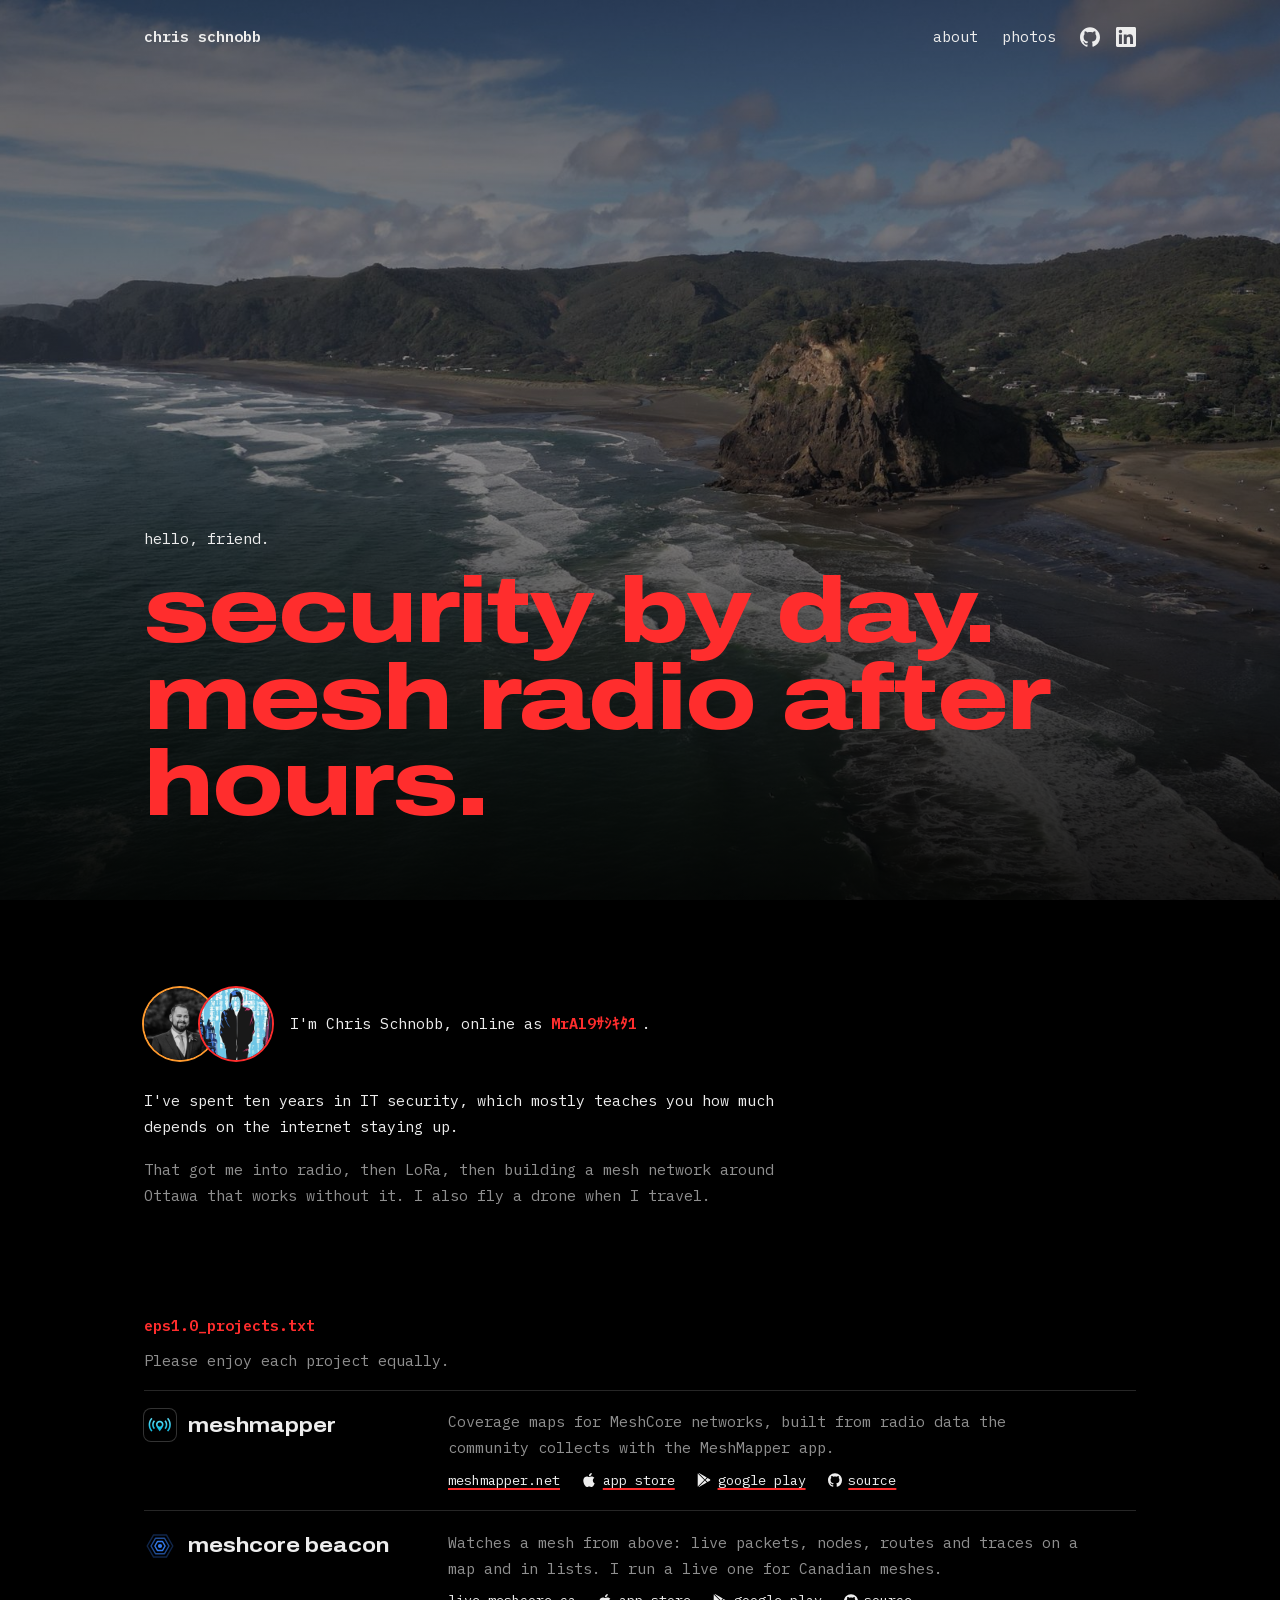
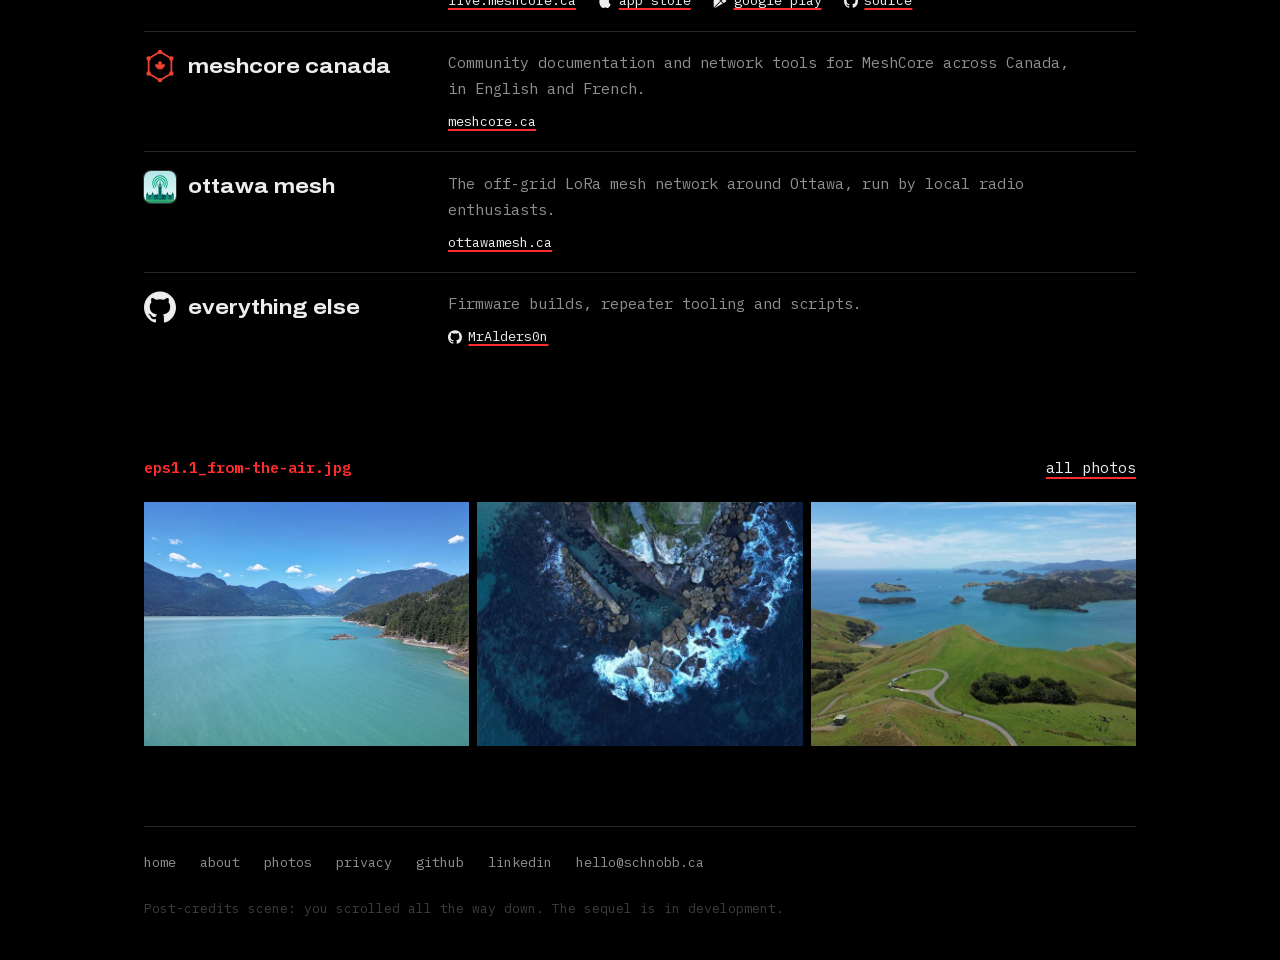
==== commit 246a916d: "Link MeshMapper source" ====
--- a/index.html
+++ b/index.html
@@ -45,7 +45,7 @@
             <a class="project" href="https://meshmapper.net"><img class="logo tile" src="/logos/meshmapper.png" alt="" width="128" height="128"><span>MeshMapper</span></a>
             <div>
               <p>Coverage maps for MeshCore networks, built from radio data the community collects with the MeshMapper app.</p>
-              <p class="where"><a href="https://meshmapper.net">meshmapper.net</a><a href="https://apps.apple.com/app/meshmapper/id6758073991"><svg viewBox="0 0 24 24" width="14" height="14" aria-hidden="true"><path fill="currentColor" d="M12.152 6.896c-.948 0-2.415-1.078-3.96-1.04-2.04.027-3.91 1.183-4.961 3.014-2.117 3.675-.546 9.103 1.519 12.09 1.013 1.454 2.208 3.09 3.792 3.039 1.52-.065 2.09-.987 3.935-.987 1.831 0 2.35.987 3.96.948 1.637-.026 2.676-1.48 3.676-2.948 1.156-1.688 1.636-3.325 1.662-3.415-.039-.013-3.182-1.221-3.22-4.857-.026-3.04 2.48-4.494 2.597-4.559-1.429-2.09-3.623-2.324-4.39-2.376-2-.156-3.675 1.09-4.61 1.09zM15.53 3.83c.843-1.012 1.4-2.427 1.245-3.83-1.207.052-2.662.805-3.532 1.818-.78.896-1.454 2.338-1.273 3.714 1.338.104 2.715-.688 3.559-1.701"/></svg>app store</a><a href="https://play.google.com/store/apps/details?id=net.meshmapper.app"><svg viewBox="0 0 24 24" width="14" height="14" aria-hidden="true"><path fill="currentColor" d="M22.018 13.298l-3.919 2.218-3.515-3.493 3.543-3.521 3.891 2.202a1.49 1.49 0 0 1 0 2.594zM1.337.924a1.486 1.486 0 0 0-.112.568v21.017c0 .217.045.419.124.6l11.155-11.087L1.337.924zm12.207 10.065l3.258-3.238L3.45.195a1.466 1.466 0 0 0-.946-.179l11.04 10.973zm0 2.067l-11 10.933c.298.036.612-.016.906-.183l13.324-7.54-3.23-3.21z"/></svg>google play</a></p>
+              <p class="where"><a href="https://meshmapper.net">meshmapper.net</a><a href="https://apps.apple.com/app/meshmapper/id6758073991"><svg viewBox="0 0 24 24" width="14" height="14" aria-hidden="true"><path fill="currentColor" d="M12.152 6.896c-.948 0-2.415-1.078-3.96-1.04-2.04.027-3.91 1.183-4.961 3.014-2.117 3.675-.546 9.103 1.519 12.09 1.013 1.454 2.208 3.09 3.792 3.039 1.52-.065 2.09-.987 3.935-.987 1.831 0 2.35.987 3.96.948 1.637-.026 2.676-1.48 3.676-2.948 1.156-1.688 1.636-3.325 1.662-3.415-.039-.013-3.182-1.221-3.22-4.857-.026-3.04 2.48-4.494 2.597-4.559-1.429-2.09-3.623-2.324-4.39-2.376-2-.156-3.675 1.09-4.61 1.09zM15.53 3.83c.843-1.012 1.4-2.427 1.245-3.83-1.207.052-2.662.805-3.532 1.818-.78.896-1.454 2.338-1.273 3.714 1.338.104 2.715-.688 3.559-1.701"/></svg>app store</a><a href="https://play.google.com/store/apps/details?id=net.meshmapper.app"><svg viewBox="0 0 24 24" width="14" height="14" aria-hidden="true"><path fill="currentColor" d="M22.018 13.298l-3.919 2.218-3.515-3.493 3.543-3.521 3.891 2.202a1.49 1.49 0 0 1 0 2.594zM1.337.924a1.486 1.486 0 0 0-.112.568v21.017c0 .217.045.419.124.6l11.155-11.087L1.337.924zm12.207 10.065l3.258-3.238L3.45.195a1.466 1.466 0 0 0-.946-.179l11.04 10.973zm0 2.067l-11 10.933c.298.036.612-.016.906-.183l13.324-7.54-3.23-3.21z"/></svg>google play</a><a href="https://github.com/MeshMapper"><svg viewBox="0 0 24 24" width="14" height="14" aria-hidden="true"><path fill="currentColor" d="M12 .297c-6.63 0-12 5.373-12 12 0 5.303 3.438 9.8 8.205 11.385.6.113.82-.258.82-.577 0-.285-.01-1.04-.015-2.04-3.338.724-4.042-1.61-4.042-1.61C4.422 18.07 3.633 17.7 3.633 17.7c-1.087-.744.084-.729.084-.729 1.205.084 1.838 1.236 1.838 1.236 1.07 1.835 2.809 1.305 3.495.998.108-.776.417-1.305.76-1.605-2.665-.3-5.466-1.332-5.466-5.93 0-1.31.465-2.38 1.235-3.22-.135-.303-.54-1.523.105-3.176 0 0 1.005-.322 3.3 1.23.96-.267 1.98-.399 3-.405 1.02.006 2.04.138 3 .405 2.28-1.552 3.285-1.23 3.285-1.23.645 1.653.24 2.873.12 3.176.765.84 1.23 1.91 1.23 3.22 0 4.61-2.805 5.625-5.475 5.92.42.36.81 1.096.81 2.22 0 1.606-.015 2.896-.015 3.286 0 .315.21.69.825.57C20.565 22.092 24 17.592 24 12.297c0-6.627-5.373-12-12-12"/></svg>source</a></p>
             </div>
           </li>
           <li>
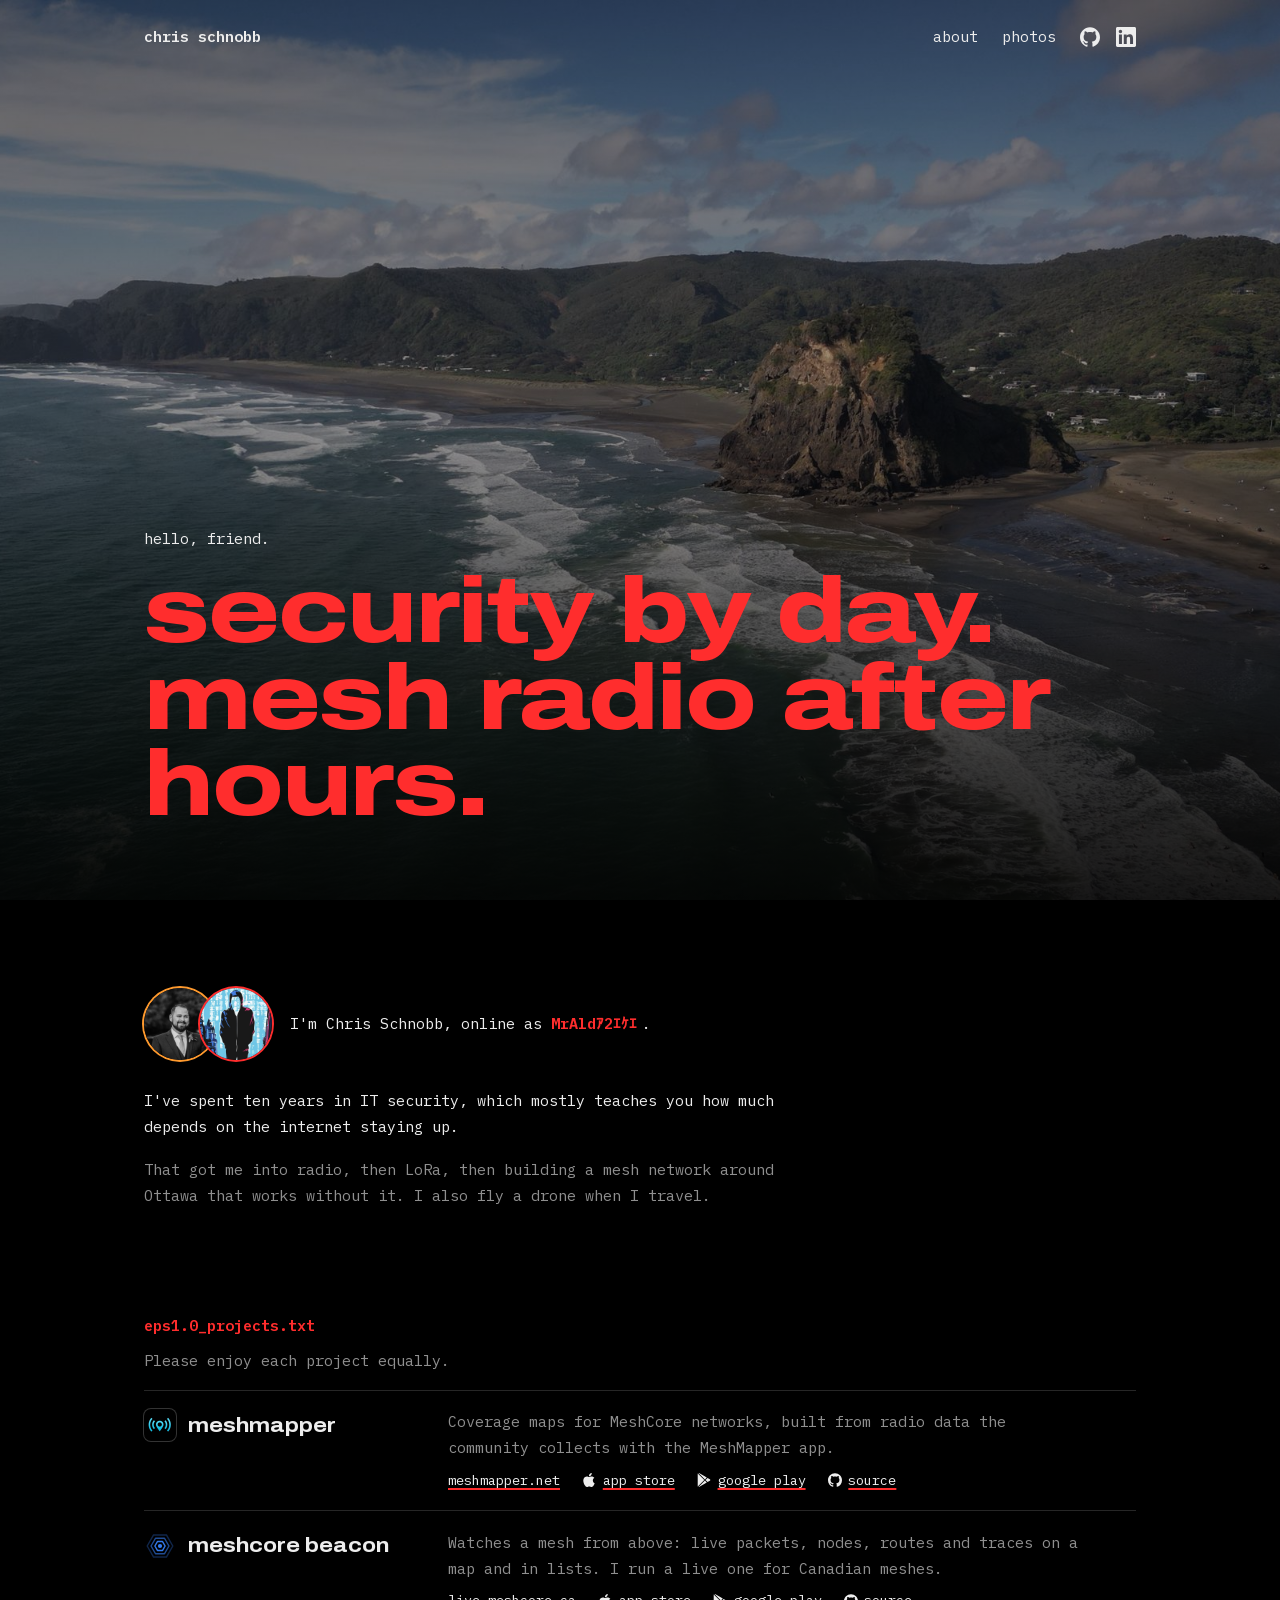
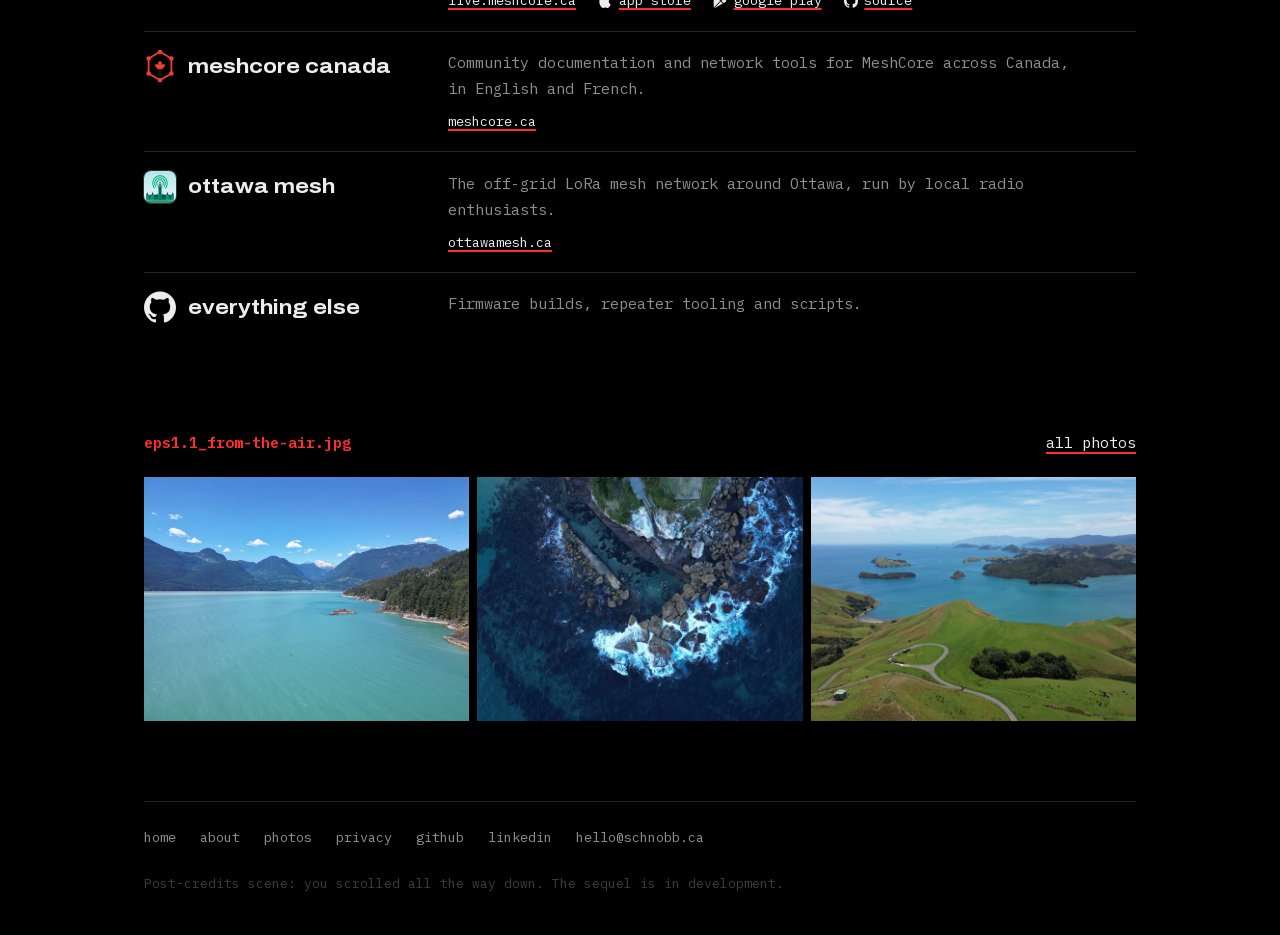
==== commit 14ca7bdc: "Drop redundant GitHub link under Everything else" ====
--- a/index.html
+++ b/index.html
@@ -73,7 +73,6 @@
             <a class="project" href="https://github.com/MrAlders0n"><svg class="logo" viewBox="0 0 24 24" aria-hidden="true"><path fill="currentColor" d="M12 .297c-6.63 0-12 5.373-12 12 0 5.303 3.438 9.8 8.205 11.385.6.113.82-.258.82-.577 0-.285-.01-1.04-.015-2.04-3.338.724-4.042-1.61-4.042-1.61C4.422 18.07 3.633 17.7 3.633 17.7c-1.087-.744.084-.729.084-.729 1.205.084 1.838 1.236 1.838 1.236 1.07 1.835 2.809 1.305 3.495.998.108-.776.417-1.305.76-1.605-2.665-.3-5.466-1.332-5.466-5.93 0-1.31.465-2.38 1.235-3.22-.135-.303-.54-1.523.105-3.176 0 0 1.005-.322 3.3 1.23.96-.267 1.98-.399 3-.405 1.02.006 2.04.138 3 .405 2.28-1.552 3.285-1.23 3.285-1.23.645 1.653.24 2.873.12 3.176.765.84 1.23 1.91 1.23 3.22 0 4.61-2.805 5.625-5.475 5.92.42.36.81 1.096.81 2.22 0 1.606-.015 2.896-.015 3.286 0 .315.21.69.825.57C20.565 22.092 24 17.592 24 12.297c0-6.627-5.373-12-12-12"/></svg><span>Everything else</span></a>
             <div>
               <p>Firmware builds, repeater tooling and scripts.</p>
-              <p class="where"><a href="https://github.com/MrAlders0n"><svg viewBox="0 0 24 24" width="14" height="14" aria-hidden="true"><path fill="currentColor" d="M12 .297c-6.63 0-12 5.373-12 12 0 5.303 3.438 9.8 8.205 11.385.6.113.82-.258.82-.577 0-.285-.01-1.04-.015-2.04-3.338.724-4.042-1.61-4.042-1.61C4.422 18.07 3.633 17.7 3.633 17.7c-1.087-.744.084-.729.084-.729 1.205.084 1.838 1.236 1.838 1.236 1.07 1.835 2.809 1.305 3.495.998.108-.776.417-1.305.76-1.605-2.665-.3-5.466-1.332-5.466-5.93 0-1.31.465-2.38 1.235-3.22-.135-.303-.54-1.523.105-3.176 0 0 1.005-.322 3.3 1.23.96-.267 1.98-.399 3-.405 1.02.006 2.04.138 3 .405 2.28-1.552 3.285-1.23 3.285-1.23.645 1.653.24 2.873.12 3.176.765.84 1.23 1.91 1.23 3.22 0 4.61-2.805 5.625-5.475 5.92.42.36.81 1.096.81 2.22 0 1.606-.015 2.896-.015 3.286 0 .315.21.69.825.57C20.565 22.092 24 17.592 24 12.297c0-6.627-5.373-12-12-12"/></svg>MrAlders0n</a></p>
             </div>
           </li>
         </ul>
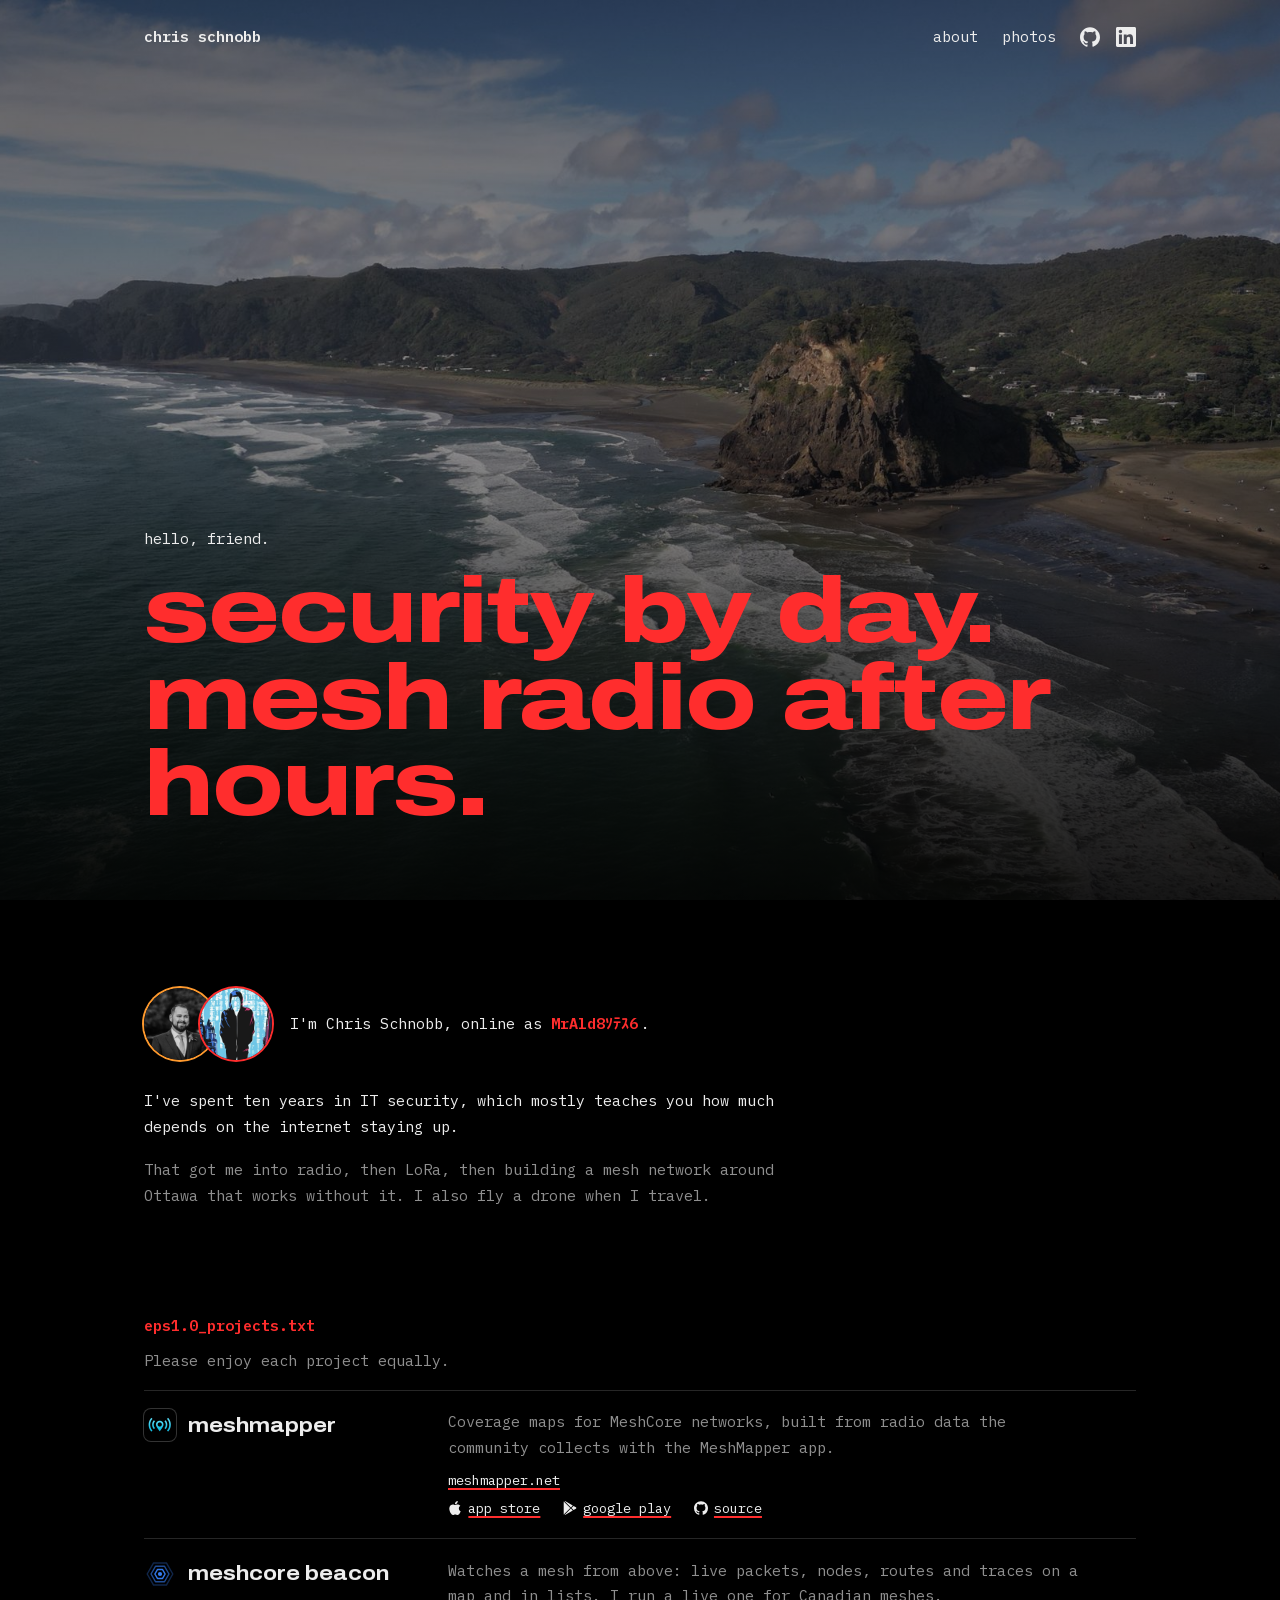
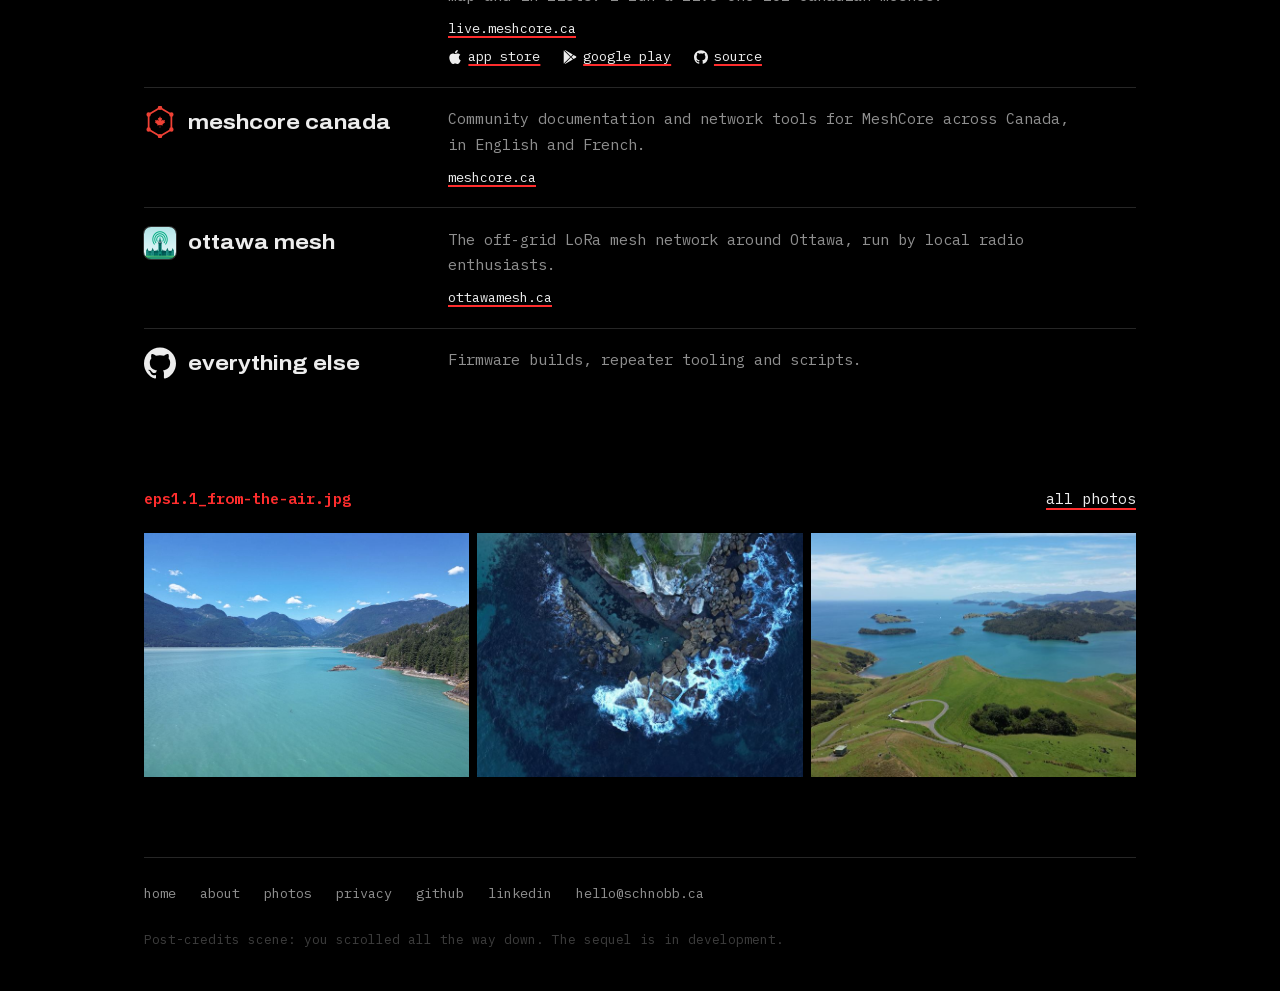
==== commit 29b6c4f7: "Put app and source links on their own line" ====
--- a/index.html
+++ b/index.html
@@ -45,14 +45,16 @@
             <a class="project" href="https://meshmapper.net"><img class="logo tile" src="/logos/meshmapper.png" alt="" width="128" height="128"><span>MeshMapper</span></a>
             <div>
               <p>Coverage maps for MeshCore networks, built from radio data the community collects with the MeshMapper app.</p>
-              <p class="where"><a href="https://meshmapper.net">meshmapper.net</a><a href="https://apps.apple.com/app/meshmapper/id6758073991"><svg viewBox="0 0 24 24" width="14" height="14" aria-hidden="true"><path fill="currentColor" d="M12.152 6.896c-.948 0-2.415-1.078-3.96-1.04-2.04.027-3.91 1.183-4.961 3.014-2.117 3.675-.546 9.103 1.519 12.09 1.013 1.454 2.208 3.09 3.792 3.039 1.52-.065 2.09-.987 3.935-.987 1.831 0 2.35.987 3.96.948 1.637-.026 2.676-1.48 3.676-2.948 1.156-1.688 1.636-3.325 1.662-3.415-.039-.013-3.182-1.221-3.22-4.857-.026-3.04 2.48-4.494 2.597-4.559-1.429-2.09-3.623-2.324-4.39-2.376-2-.156-3.675 1.09-4.61 1.09zM15.53 3.83c.843-1.012 1.4-2.427 1.245-3.83-1.207.052-2.662.805-3.532 1.818-.78.896-1.454 2.338-1.273 3.714 1.338.104 2.715-.688 3.559-1.701"/></svg>app store</a><a href="https://play.google.com/store/apps/details?id=net.meshmapper.app"><svg viewBox="0 0 24 24" width="14" height="14" aria-hidden="true"><path fill="currentColor" d="M22.018 13.298l-3.919 2.218-3.515-3.493 3.543-3.521 3.891 2.202a1.49 1.49 0 0 1 0 2.594zM1.337.924a1.486 1.486 0 0 0-.112.568v21.017c0 .217.045.419.124.6l11.155-11.087L1.337.924zm12.207 10.065l3.258-3.238L3.45.195a1.466 1.466 0 0 0-.946-.179l11.04 10.973zm0 2.067l-11 10.933c.298.036.612-.016.906-.183l13.324-7.54-3.23-3.21z"/></svg>google play</a><a href="https://github.com/MeshMapper"><svg viewBox="0 0 24 24" width="14" height="14" aria-hidden="true"><path fill="currentColor" d="M12 .297c-6.63 0-12 5.373-12 12 0 5.303 3.438 9.8 8.205 11.385.6.113.82-.258.82-.577 0-.285-.01-1.04-.015-2.04-3.338.724-4.042-1.61-4.042-1.61C4.422 18.07 3.633 17.7 3.633 17.7c-1.087-.744.084-.729.084-.729 1.205.084 1.838 1.236 1.838 1.236 1.07 1.835 2.809 1.305 3.495.998.108-.776.417-1.305.76-1.605-2.665-.3-5.466-1.332-5.466-5.93 0-1.31.465-2.38 1.235-3.22-.135-.303-.54-1.523.105-3.176 0 0 1.005-.322 3.3 1.23.96-.267 1.98-.399 3-.405 1.02.006 2.04.138 3 .405 2.28-1.552 3.285-1.23 3.285-1.23.645 1.653.24 2.873.12 3.176.765.84 1.23 1.91 1.23 3.22 0 4.61-2.805 5.625-5.475 5.92.42.36.81 1.096.81 2.22 0 1.606-.015 2.896-.015 3.286 0 .315.21.69.825.57C20.565 22.092 24 17.592 24 12.297c0-6.627-5.373-12-12-12"/></svg>source</a></p>
+              <p class="where"><a href="https://meshmapper.net">meshmapper.net</a></p>
+              <p class="where"><a href="https://apps.apple.com/app/meshmapper/id6758073991"><svg viewBox="0 0 24 24" width="14" height="14" aria-hidden="true"><path fill="currentColor" d="M12.152 6.896c-.948 0-2.415-1.078-3.96-1.04-2.04.027-3.91 1.183-4.961 3.014-2.117 3.675-.546 9.103 1.519 12.09 1.013 1.454 2.208 3.09 3.792 3.039 1.52-.065 2.09-.987 3.935-.987 1.831 0 2.35.987 3.96.948 1.637-.026 2.676-1.48 3.676-2.948 1.156-1.688 1.636-3.325 1.662-3.415-.039-.013-3.182-1.221-3.22-4.857-.026-3.04 2.48-4.494 2.597-4.559-1.429-2.09-3.623-2.324-4.39-2.376-2-.156-3.675 1.09-4.61 1.09zM15.53 3.83c.843-1.012 1.4-2.427 1.245-3.83-1.207.052-2.662.805-3.532 1.818-.78.896-1.454 2.338-1.273 3.714 1.338.104 2.715-.688 3.559-1.701"/></svg>app store</a><a href="https://play.google.com/store/apps/details?id=net.meshmapper.app"><svg viewBox="0 0 24 24" width="14" height="14" aria-hidden="true"><path fill="currentColor" d="M22.018 13.298l-3.919 2.218-3.515-3.493 3.543-3.521 3.891 2.202a1.49 1.49 0 0 1 0 2.594zM1.337.924a1.486 1.486 0 0 0-.112.568v21.017c0 .217.045.419.124.6l11.155-11.087L1.337.924zm12.207 10.065l3.258-3.238L3.45.195a1.466 1.466 0 0 0-.946-.179l11.04 10.973zm0 2.067l-11 10.933c.298.036.612-.016.906-.183l13.324-7.54-3.23-3.21z"/></svg>google play</a><a href="https://github.com/MeshMapper"><svg viewBox="0 0 24 24" width="14" height="14" aria-hidden="true"><path fill="currentColor" d="M12 .297c-6.63 0-12 5.373-12 12 0 5.303 3.438 9.8 8.205 11.385.6.113.82-.258.82-.577 0-.285-.01-1.04-.015-2.04-3.338.724-4.042-1.61-4.042-1.61C4.422 18.07 3.633 17.7 3.633 17.7c-1.087-.744.084-.729.084-.729 1.205.084 1.838 1.236 1.838 1.236 1.07 1.835 2.809 1.305 3.495.998.108-.776.417-1.305.76-1.605-2.665-.3-5.466-1.332-5.466-5.93 0-1.31.465-2.38 1.235-3.22-.135-.303-.54-1.523.105-3.176 0 0 1.005-.322 3.3 1.23.96-.267 1.98-.399 3-.405 1.02.006 2.04.138 3 .405 2.28-1.552 3.285-1.23 3.285-1.23.645 1.653.24 2.873.12 3.176.765.84 1.23 1.91 1.23 3.22 0 4.61-2.805 5.625-5.475 5.92.42.36.81 1.096.81 2.22 0 1.606-.015 2.896-.015 3.286 0 .315.21.69.825.57C20.565 22.092 24 17.592 24 12.297c0-6.627-5.373-12-12-12"/></svg>source</a></p>
             </div>
           </li>
           <li>
             <a class="project" href="https://live.meshcore.ca/"><img class="logo" src="/logos/beacon.svg" alt="" width="100" height="100"><span>MeshCore Beacon</span></a>
             <div>
               <p>Watches a mesh from above: live packets, nodes, routes and traces on a map and in lists. I run a live one for Canadian meshes.</p>
-              <p class="where"><a href="https://live.meshcore.ca/">live.meshcore.ca</a><a href="https://apps.apple.com/app/beacon-mobile/id6818921013"><svg viewBox="0 0 24 24" width="14" height="14" aria-hidden="true"><path fill="currentColor" d="M12.152 6.896c-.948 0-2.415-1.078-3.96-1.04-2.04.027-3.91 1.183-4.961 3.014-2.117 3.675-.546 9.103 1.519 12.09 1.013 1.454 2.208 3.09 3.792 3.039 1.52-.065 2.09-.987 3.935-.987 1.831 0 2.35.987 3.96.948 1.637-.026 2.676-1.48 3.676-2.948 1.156-1.688 1.636-3.325 1.662-3.415-.039-.013-3.182-1.221-3.22-4.857-.026-3.04 2.48-4.494 2.597-4.559-1.429-2.09-3.623-2.324-4.39-2.376-2-.156-3.675 1.09-4.61 1.09zM15.53 3.83c.843-1.012 1.4-2.427 1.245-3.83-1.207.052-2.662.805-3.532 1.818-.78.896-1.454 2.338-1.273 3.714 1.338.104 2.715-.688 3.559-1.701"/></svg>app store</a><a href="https://play.google.com/store/apps/details?id=meshcorebeacon.app"><svg viewBox="0 0 24 24" width="14" height="14" aria-hidden="true"><path fill="currentColor" d="M22.018 13.298l-3.919 2.218-3.515-3.493 3.543-3.521 3.891 2.202a1.49 1.49 0 0 1 0 2.594zM1.337.924a1.486 1.486 0 0 0-.112.568v21.017c0 .217.045.419.124.6l11.155-11.087L1.337.924zm12.207 10.065l3.258-3.238L3.45.195a1.466 1.466 0 0 0-.946-.179l11.04 10.973zm0 2.067l-11 10.933c.298.036.612-.016.906-.183l13.324-7.54-3.23-3.21z"/></svg>google play</a><a href="https://github.com/MeshCore-Beacon"><svg viewBox="0 0 24 24" width="14" height="14" aria-hidden="true"><path fill="currentColor" d="M12 .297c-6.63 0-12 5.373-12 12 0 5.303 3.438 9.8 8.205 11.385.6.113.82-.258.82-.577 0-.285-.01-1.04-.015-2.04-3.338.724-4.042-1.61-4.042-1.61C4.422 18.07 3.633 17.7 3.633 17.7c-1.087-.744.084-.729.084-.729 1.205.084 1.838 1.236 1.838 1.236 1.07 1.835 2.809 1.305 3.495.998.108-.776.417-1.305.76-1.605-2.665-.3-5.466-1.332-5.466-5.93 0-1.31.465-2.38 1.235-3.22-.135-.303-.54-1.523.105-3.176 0 0 1.005-.322 3.3 1.23.96-.267 1.98-.399 3-.405 1.02.006 2.04.138 3 .405 2.28-1.552 3.285-1.23 3.285-1.23.645 1.653.24 2.873.12 3.176.765.84 1.23 1.91 1.23 3.22 0 4.61-2.805 5.625-5.475 5.92.42.36.81 1.096.81 2.22 0 1.606-.015 2.896-.015 3.286 0 .315.21.69.825.57C20.565 22.092 24 17.592 24 12.297c0-6.627-5.373-12-12-12"/></svg>source</a></p>
+              <p class="where"><a href="https://live.meshcore.ca/">live.meshcore.ca</a></p>
+              <p class="where"><a href="https://apps.apple.com/app/beacon-mobile/id6818921013"><svg viewBox="0 0 24 24" width="14" height="14" aria-hidden="true"><path fill="currentColor" d="M12.152 6.896c-.948 0-2.415-1.078-3.96-1.04-2.04.027-3.91 1.183-4.961 3.014-2.117 3.675-.546 9.103 1.519 12.09 1.013 1.454 2.208 3.09 3.792 3.039 1.52-.065 2.09-.987 3.935-.987 1.831 0 2.35.987 3.96.948 1.637-.026 2.676-1.48 3.676-2.948 1.156-1.688 1.636-3.325 1.662-3.415-.039-.013-3.182-1.221-3.22-4.857-.026-3.04 2.48-4.494 2.597-4.559-1.429-2.09-3.623-2.324-4.39-2.376-2-.156-3.675 1.09-4.61 1.09zM15.53 3.83c.843-1.012 1.4-2.427 1.245-3.83-1.207.052-2.662.805-3.532 1.818-.78.896-1.454 2.338-1.273 3.714 1.338.104 2.715-.688 3.559-1.701"/></svg>app store</a><a href="https://play.google.com/store/apps/details?id=meshcorebeacon.app"><svg viewBox="0 0 24 24" width="14" height="14" aria-hidden="true"><path fill="currentColor" d="M22.018 13.298l-3.919 2.218-3.515-3.493 3.543-3.521 3.891 2.202a1.49 1.49 0 0 1 0 2.594zM1.337.924a1.486 1.486 0 0 0-.112.568v21.017c0 .217.045.419.124.6l11.155-11.087L1.337.924zm12.207 10.065l3.258-3.238L3.45.195a1.466 1.466 0 0 0-.946-.179l11.04 10.973zm0 2.067l-11 10.933c.298.036.612-.016.906-.183l13.324-7.54-3.23-3.21z"/></svg>google play</a><a href="https://github.com/MeshCore-Beacon"><svg viewBox="0 0 24 24" width="14" height="14" aria-hidden="true"><path fill="currentColor" d="M12 .297c-6.63 0-12 5.373-12 12 0 5.303 3.438 9.8 8.205 11.385.6.113.82-.258.82-.577 0-.285-.01-1.04-.015-2.04-3.338.724-4.042-1.61-4.042-1.61C4.422 18.07 3.633 17.7 3.633 17.7c-1.087-.744.084-.729.084-.729 1.205.084 1.838 1.236 1.838 1.236 1.07 1.835 2.809 1.305 3.495.998.108-.776.417-1.305.76-1.605-2.665-.3-5.466-1.332-5.466-5.93 0-1.31.465-2.38 1.235-3.22-.135-.303-.54-1.523.105-3.176 0 0 1.005-.322 3.3 1.23.96-.267 1.98-.399 3-.405 1.02.006 2.04.138 3 .405 2.28-1.552 3.285-1.23 3.285-1.23.645 1.653.24 2.873.12 3.176.765.84 1.23 1.91 1.23 3.22 0 4.61-2.805 5.625-5.475 5.92.42.36.81 1.096.81 2.22 0 1.606-.015 2.896-.015 3.286 0 .315.21.69.825.57C20.565 22.092 24 17.592 24 12.297c0-6.627-5.373-12-12-12"/></svg>source</a></p>
             </div>
           </li>
           <li>
--- a/style.css
+++ b/style.css
@@ -343,6 +343,10 @@
   font-size: 0.85rem;
 }
 
+.projects .where + .where {
+  margin-top: 0.3rem;
+}
+
 .projects .where a {
   display: inline-flex;
   align-items: center;
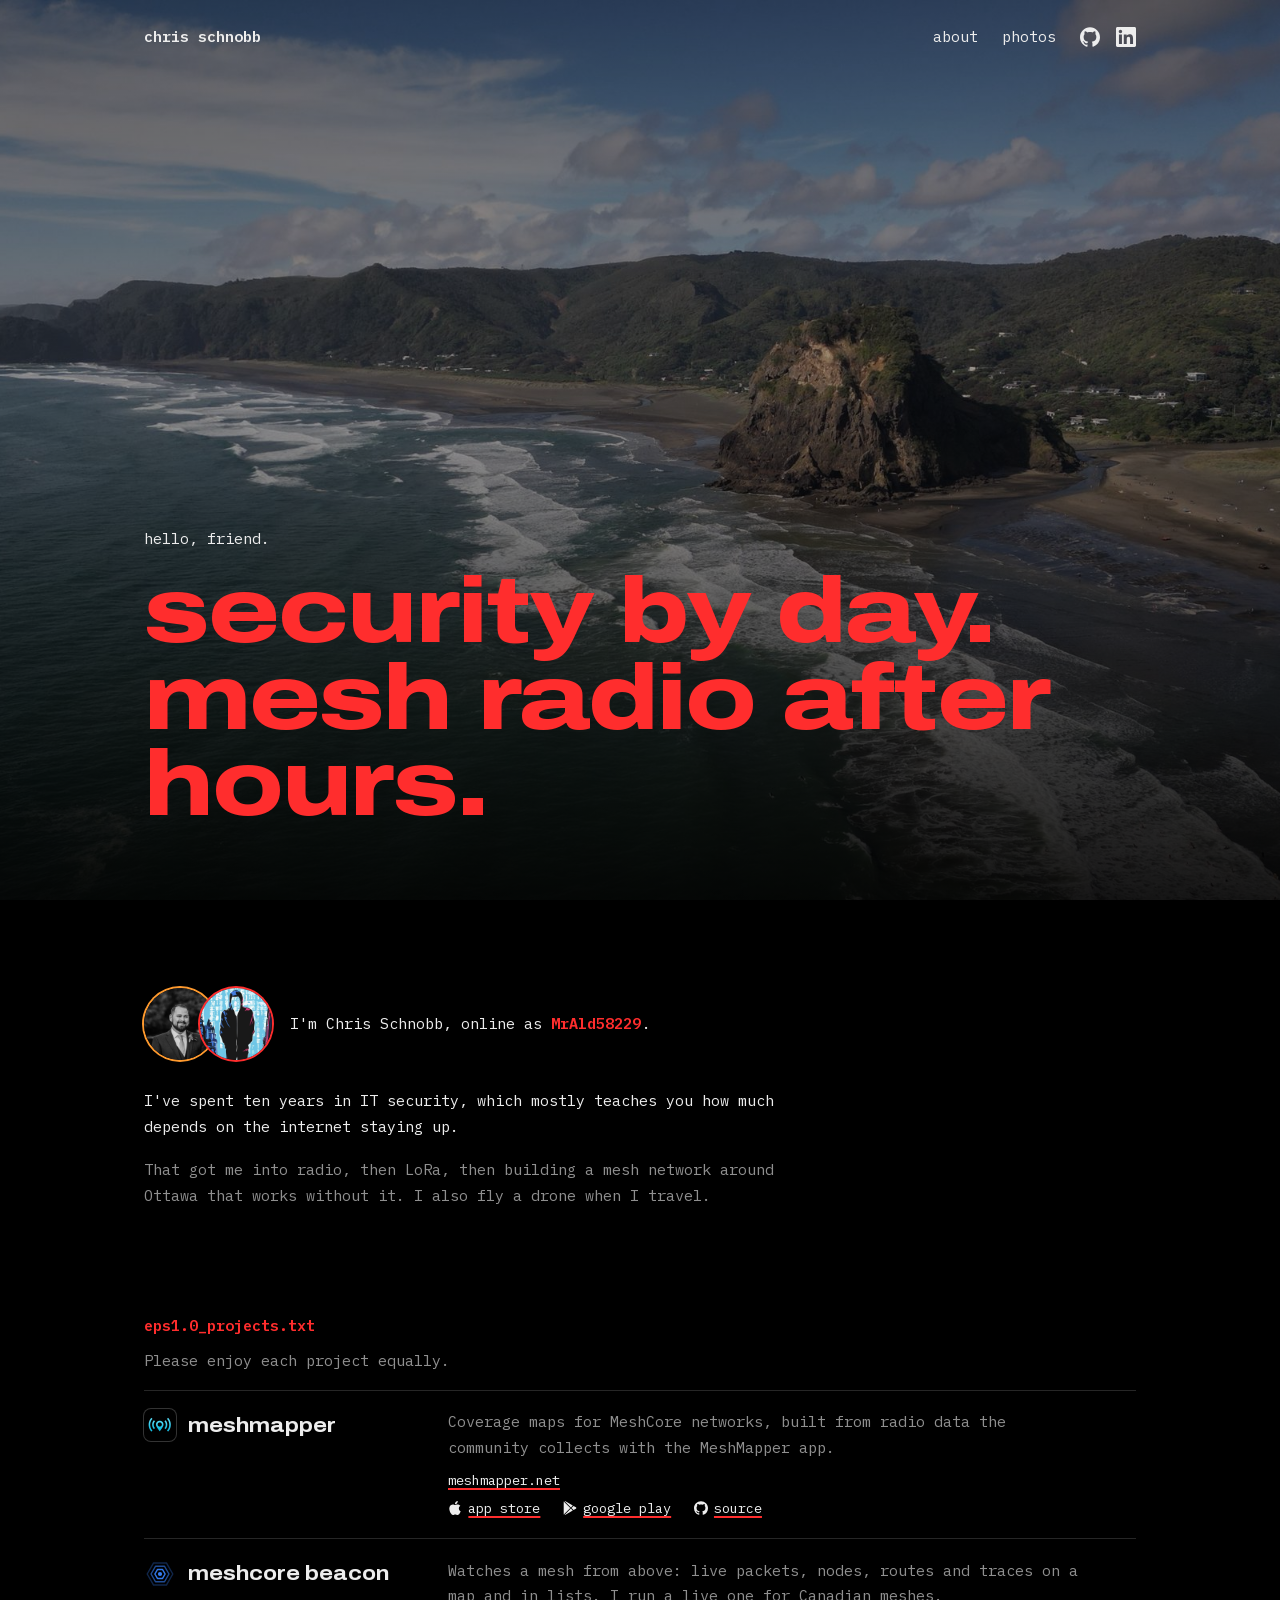
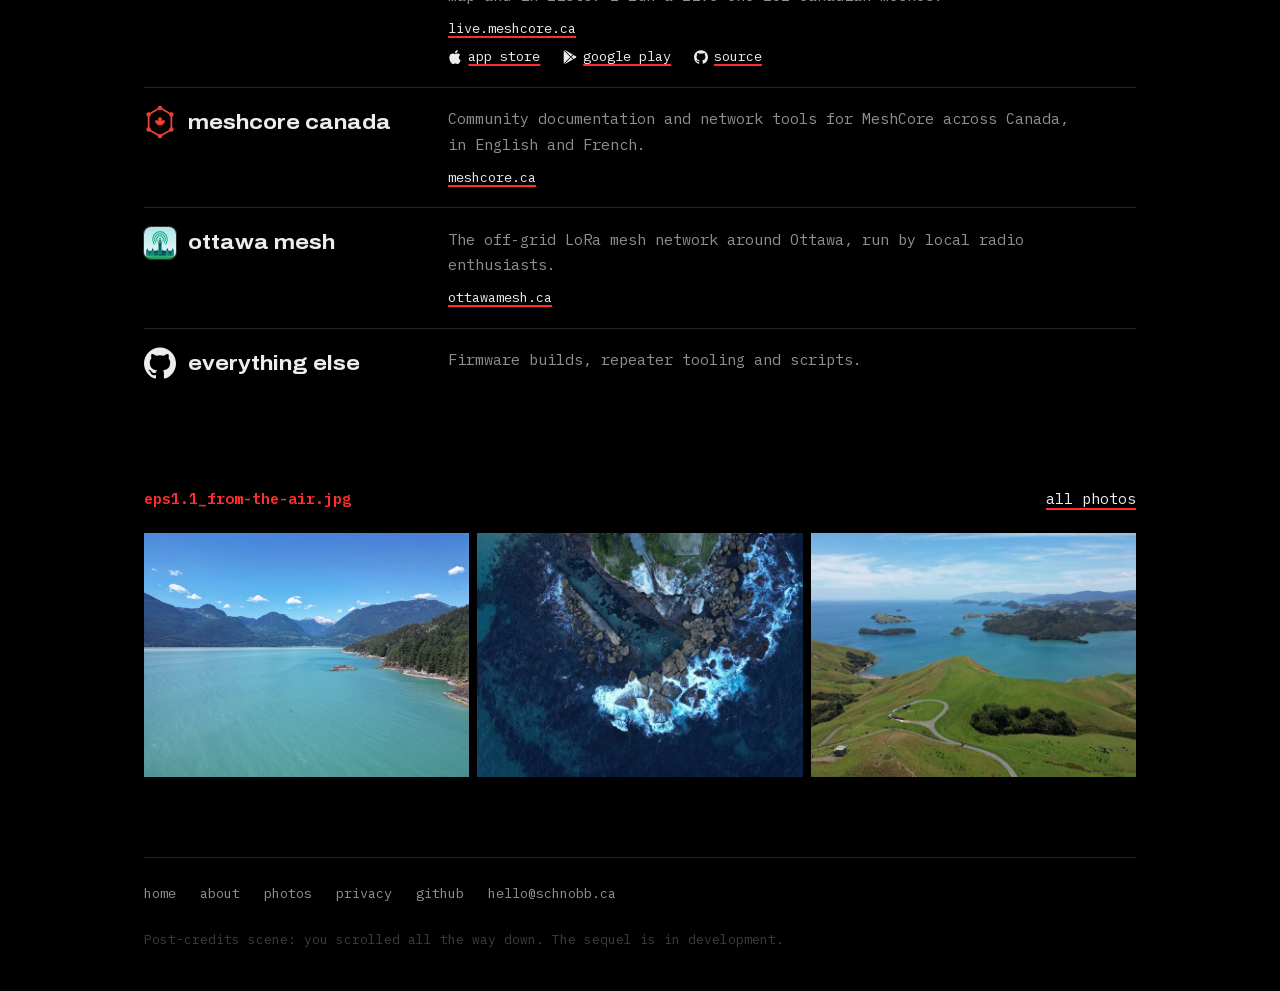
==== commit 9c8126ea: "Simplify contact line and drop LinkedIn from footer" ====
--- a/index.html
+++ b/index.html
@@ -99,7 +99,6 @@
       <a href="/photos/">Photos</a>
       <a href="/privacy/">Privacy</a>
       <a href="https://github.com/MrAlders0n">GitHub</a>
-      <a href="https://www.linkedin.com/in/cschnobb">LinkedIn</a>
       <a href="mailto:hello@schnobb.ca">hello@schnobb.ca</a>
     </footer>
     <p class="credits">Post-credits scene: you scrolled all the way down. The sequel is in development.</p>
